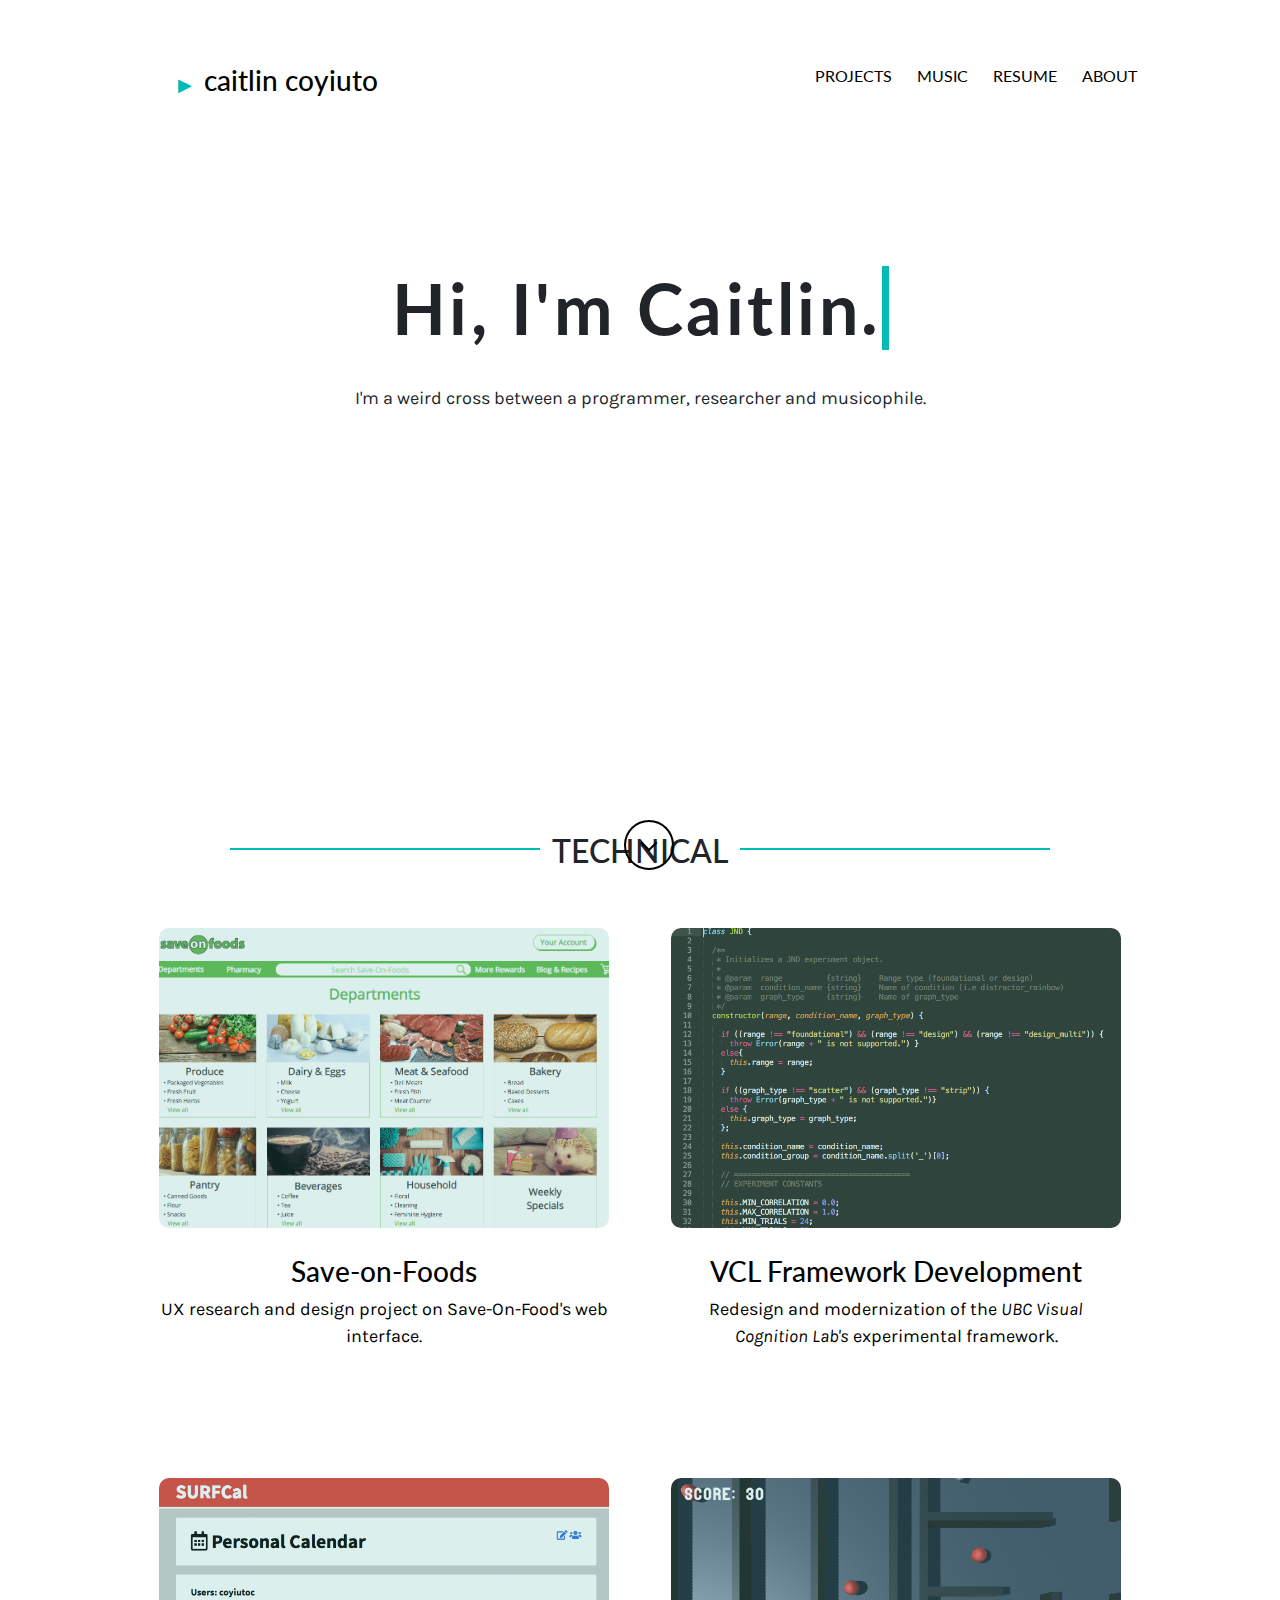
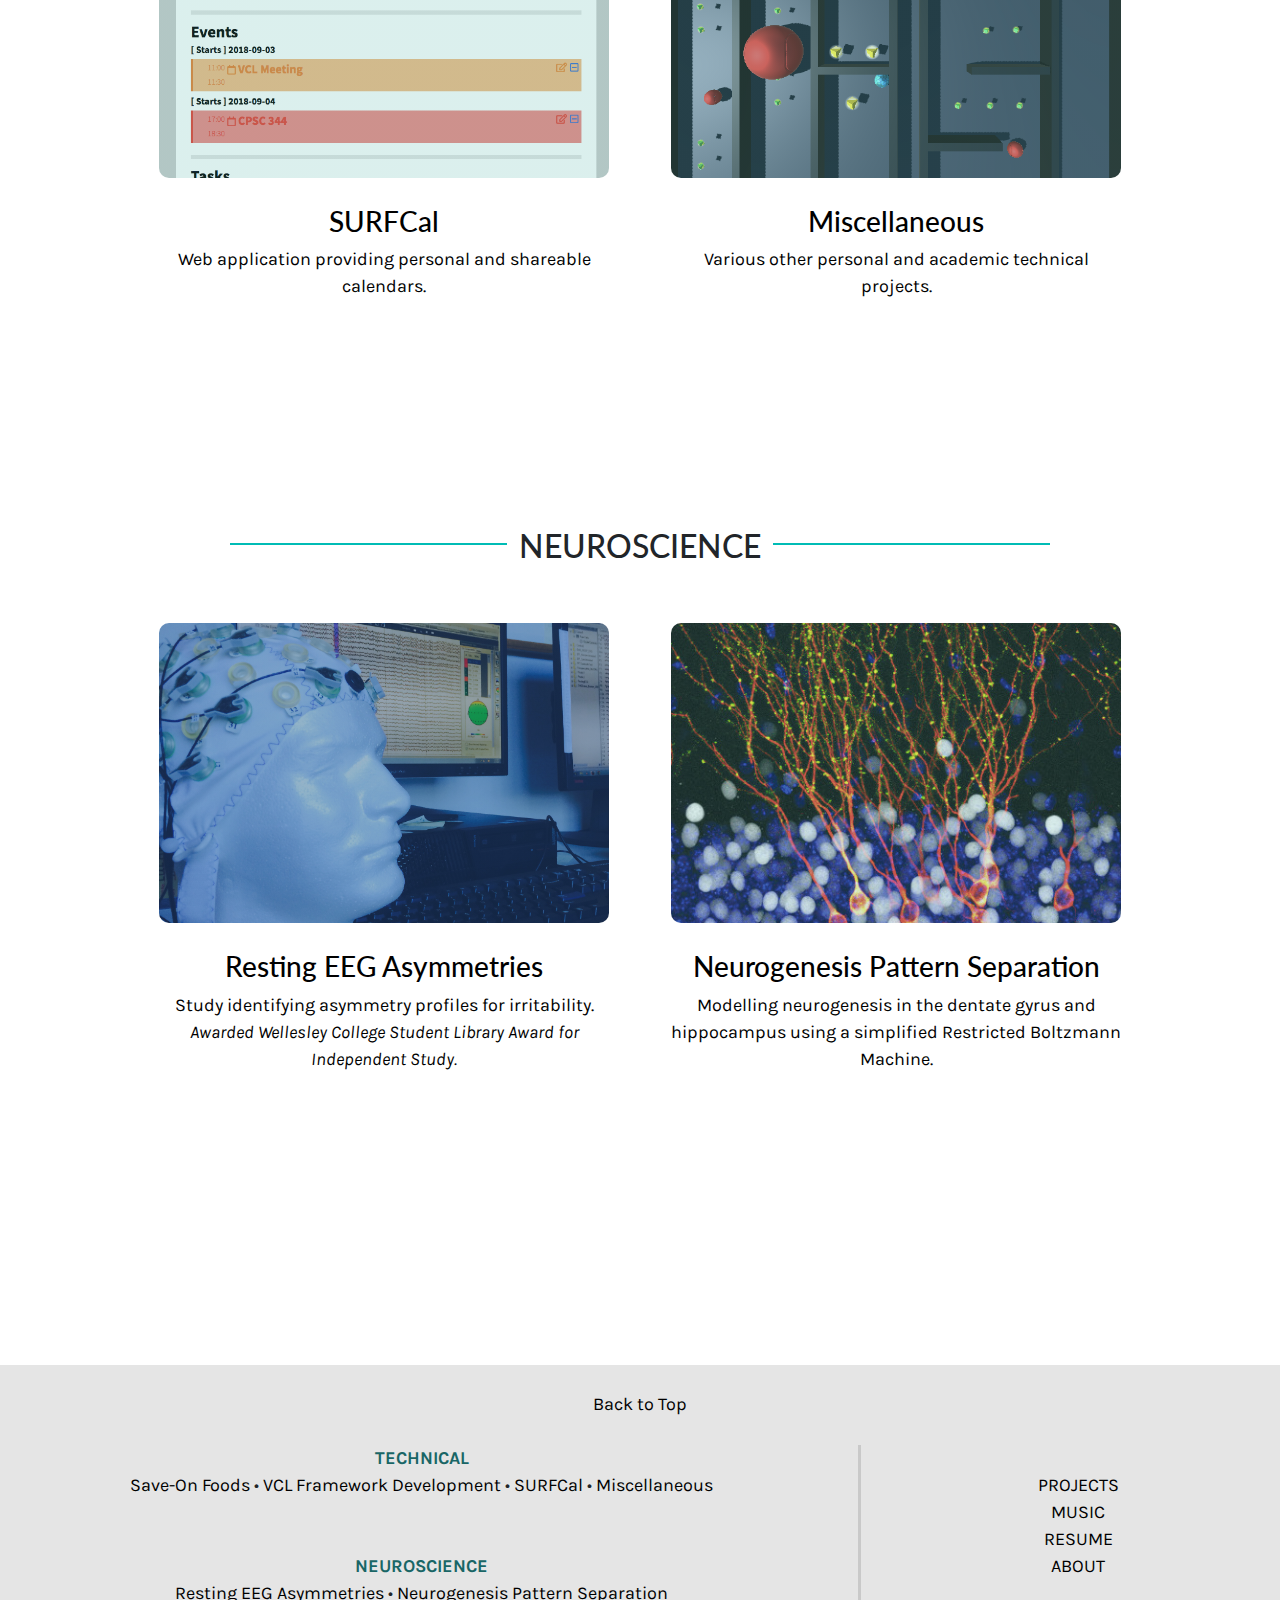
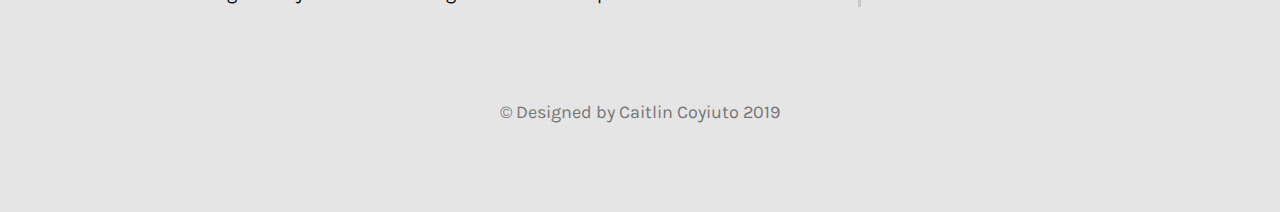
==== index.html @ 552c2b67 "Date update." ====
<!DOCTYPE html>
<html>
<meta charset="UTF-8">
<meta name="viewport" content="width=device-width, initial-scale=1">

<head>

	<link rel="icon" href="imgs/CC.jpg">

	<title>Caitlin Coyiuto</title>

	<!-- Fonts -->
	<link rel="stylesheet" href="https://fonts.googleapis.com/css?family=Lato">
	<link rel="stylesheet" href="https://fonts.googleapis.com/css?family=Roboto">
	<link rel="stylesheet" href="https://fonts.googleapis.com/css?family=Karla">
	<link rel="stylesheet" href="https://fonts.googleapis.com/css?family=Lora">
	<link rel="stylesheet" href="https://fonts.googleapis.com/css?family=Merriweather">
	
  	<!-- External stylesheets -->
	<link rel="stylesheet" href="https://cdnjs.cloudflare.com/ajax/libs/font-awesome/4.7.0/css/font-awesome.min.css">
	<link rel="stylesheet" href="https://maxcdn.bootstrapcdn.com/bootstrap/4.0.0/css/bootstrap.min.css" integrity="sha384-Gn5384xqQ1aoWXA+058RXPxPg6fy4IWvTNh0E263XmFcJlSAwiGgFAW/dAiS6JXm" crossorigin="anonymous">

	<!-- Local stylesheets -->
	<link href="styles/styles.css" rel="stylesheet" type="text/css"/>

	<script src="jquery-3.3.1.min.js"></script>
	<script src="scripts.js"></script>
</head>

<body>

	<div id = "nav-bottom">
		<ul>
			<div class = "li-container">
		  		<li style = "float: left"><a class = "scroll-button" href="index.html"><h3><font size = "4.5px" color = "#00bcb5">&#9654 </font>&nbsp;caitlin coyiuto</h3></a></li>
		  	</div>
		  	<div class = "li-container">
		  		<li style = "float: right"><a href="about.html">ABOUT</a></li>
		  	</div>
		  	<div class = "li-container">
		  		<li style = "float: right"><a href="papers/resume.pdf" target="_blank">RESUME</a></li>
		  	</div>
		  	<div class = "li-container">
		  		<li style = "float: right"><a href="music.html">MUSIC</a></li>
		  	</div>
		  	<div class = "li-container">
		  		<li style = "float: right"><a class = "scroll-button" href="index.html#projects-top">PROJECTS</a></li>
		  	</div>
		</ul>
	</div>

	<div class = "intro-block">
	
		<center>	

		<div class = "typewriter"> 
			<div class = "typewriter-container">
				<h1>Hi, I'm Caitlin.</h1>
			</div>
		</div>

		<br>
		I'm a weird cross between a programmer, researcher and musicophile.
		</center>

		<div class = "scroll-button">
			<a href="#" class="scroll-down" address="true"></a>
		</div>
	</div>
	

	<div id = "projects" class = "project-container">
		<div class = "container">

			<div id = "projects-top" class = "row">
				<div class="col-xs-12 col-md-12">
					<div class = "project-header">
						<h2 class = "no-span"> TECHNICAL </h2>
					</div>
				</div>
			</div>

			<div class = "row">
				<div class="col-xs-6 col-md-6">
					<a href = "saveon.html#anchor-top">
						<div class = "project-block">
							<!-- <div id = "save-on-block"  class = "project-image-container">
								<img class = "project-image" src = "imgs/grocery.png"></img>
							</div> -->
							<div class = "save-on-block"></div>
							<br>
							<h3>Save-on-Foods</h3>
							<div class = "project-container-text">
								UX research and design project on Save-On-Food's web interface.
							</div>
						</div>
					</a>
				</div>

				<div class="col-xs-6 col-md-6">
					<a href = "vcl.html#anchor-top">
						<div class = "project-block">
							<!-- <div id = "vcl-block" class = "project-image-container">
								<img class = "project-image" src = "imgs/vcl_eye.png"></img>
							</div> -->
							<div class = "vcl-block"></div>
							<br>
							<h3>VCL Framework Development</h3>
							<div class = "project-container-text">
								Redesign and modernization of the <i>UBC Visual Cognition Lab's</i> experimental
								framework.
							</div>
						</div>
					</a>
				</div>
			</div>

			<div class = "row">

				<div class="col-xs-6 col-md-6">
					<a href = "surfcal.html#anchor-top">
						<div class = "project-block">
							<!-- <div id = "surfcal-block" class = "project-image-container">
								<img class = "project-image" src = "imgs/calendar.png"></img>
							</div> -->
							<div class = "surfcal-block"></div>
							<br>
							<h3>SURFCal</h3>
							<div class = "project-container-text">
								Web application providing personal and shareable calendars.
							</div>
						</div>
					</a>
				</div>

				<div class="col-xs-6 col-md-6">
					<a href = "misc.html#anchor-top">
						<div class = "project-block">
							<!-- <div id = "misc-block" class = "project-image-container">
								<img class = "project-image" src = "imgs/laptop.png"></img>
							</div> -->
							<div class = "misc-block"></div>
							<br>
							<h3>Miscellaneous</h3>
							<div class = "project-container-text">
								Various other personal and academic technical projects.
							</div>
						</div>
					</a>
				</div>
			</div>

		</div>

		<div class = "container">

			<div class = "row">
				<div class="col-xs-12 col-md-12">
					<div class = "project-header">
						<h2 class = "no-span"> NEUROSCIENCE </h2>
					</div>
				</div>
			</div>

			<div class = "row">
				<div class="col-xs-6 col-md-6">
					<a href = "eeg.html#anchor-top">
						<div class = "project-block">
							<!-- <div id = "eeg-block" class = "project-image-container">
								<img class = "project-image" src = "imgs/eeg.png"></img>
							</div> -->
							<div class = "eeg-block"></div>
							<br>
							<h3>Resting EEG Asymmetries</h3>
							<div class = "project-container-text">
								Study identifying asymmetry profiles for irritability.
								<i>Awarded Wellesley College Student Library Award for Independent Study.</i>
							</div> 
						</div>
					</a>
				</div>

				<div class="col-xs-6 col-md-6">
					<a href = "neurogen.html#anchor-top">
						<div class = "project-block">
							<!-- <div id = "pattern-sep-block" class = "project-image-container">
								<img class = "project-image" src = "imgs/patternsep.png"></img>
							</div> -->
							<div class = "neurogen-block"></div>
							<br>
							<h3>Neurogenesis Pattern Separation</h3>
							<div class = "project-container-text">
								Modelling neurogenesis in the dentate gyrus and hippocampus using 
								a simplified Restricted Boltzmann Machine.
							</div>
						</div>
					</a>
				</div>
			</div>

		</div>
	</div>

	<div class = "footer-nav">
		<div class = "container">
			
			<div style = "text-align: center">
					<a href="#top">
						<div class = "footer-nav-link">Back to Top</div>
					</a>
				</div>
			</div>
			<br>
			<div class = "row">
				<div class="col-xs-8 col-md-8">
					<font color = "#196666"><b>TECHNICAL</b></font> 
					<br>
						<a href="saveon.html#anchor-top">
							<div class = "footer-nav-link">Save-On Foods</div>
						</a>
						<span>&#8226;</span>
						<a href="vcl.html#anchor-top">
							<div class = "footer-nav-link">VCL Framework Development</div>
						</a> 
						<span>&#8226;</span>
						<a href="surfcal.html#anchor-top">
							<div class = "footer-nav-link">SURFCal</div>
						</a>
						<span>&#8226;</span>
						<a href="misc.html#anchor-top">
							<div class = "footer-nav-link">Miscellaneous</div>
						</a>
					<br>
					<br>
					<br>
					<font color = "#196666"><b>NEUROSCIENCE</b></font> 
					<br>
						<a href="eeg.html#anchor-top">
							<div class = "footer-nav-link">Resting EEG Asymmetries</div>
						</a>  
						<span>&#8226;</span>
						<a href="neurogen.html#anchor-top">
							<div class = "footer-nav-link">Neurogenesis Pattern Separation</div>
						</a>
				</div>
				<div style = "border-left: 3px solid #c9c9c9;" class="col-xs-4 col-md-4">
					<br>
					<a href="index.html#projects-top">
						<div class = "footer-nav-link">PROJECTS</div>
					</a>
					<br>
					<a href="music.html">
						<div class = "footer-nav-link">MUSIC</div>
					</a>
					<br>
					<a href="papers/resume.pdf" target="_blank">
						<div class = "footer-nav-link">RESUME</div>
					</a>
					<br>
					<a href="about.html#about-top">
						<div class = "footer-nav-link">ABOUT</div>
					</a>
				</div>
			</div>
		</div>
	</div>
	<div class = "footer">
		<div id = "footer-block">
			© Designed by Caitlin Coyiuto 2019
		</div>	
	</div> 
</body>

<script>document.body.className += ' fade-out';</script>

</html>
---- styles/styles.css ----
.centered {
    position: absolute;
    top: 50%;
    left: 50%;
    transform: translate(-50%, -50%);
}

a {
    color: black;
    text-decoration: none !important
}

a: hover {
    color: #4cb3a9 !important;
    text-decoration: none !important;
    transition: 0.3s;
}

body {
    font-family: "Karla", serif;
    margin: 0;
    background-color: #ffffff;
    font-size: 18px;
    opacity: 1;
    transition: 1.5s opacity;
}

body.fade-out {
    opacity: 0;
    transition: none;
}

h1 {
    font-family: "Lato", sans-serif;
    font-weight: bold;
    font-size: 70px;
    font-style: normal;
    margin-bottom: 0;
    letter-spacing: .05em
    /*display: in;*/
}

h2 {
    font-family: "Lato", sans-serif;
    font-weight: medium;
    font-style: normal;
}

h3 {
    font-family: "Lato", sans-serif;
    font-weight: medium;
    font-style: normal;
}

h4 {
    font-family: "Lato", sans-serif;
    font-weight: medium;
    font-style: normal;
    font-size: 50px;
}

h5 {
    font-family: "Lato", sans-serif;
    font-weight: medium;
    font-style: normal;
    font-size: 25px;
}

ul {
    list-style-type: none;
    margin: 0;
    overflow: hidden;
    position: relative;
}

.divider{
     margin-top:1%;
     margin-bottom:2%;
     height:10px;
     width:100%;
     border-bottom:4px solid #00bcb5;
}

.divider-light{
     margin-top:1%;
     margin-bottom:3%;
     height:10px;
     width:100%;
     border-bottom:4px solid #d2dedf;
}


/********* Navigation *********/

#nav {
    margin-top: 5%;
    margin-left: 10%;
    margin-right: 10%;
    /*adding-right: 10%;*/
    background-color: #ffffff;
}

#nav-bottom {
    margin-top: 5%;
    margin-right: 10%;
    margin-left: 10%;
    padding-bottom: 3%;
    /*padding-right: 10%;*/
}

/********* Carousel *********/

.carousel-item img {
  margin: auto;
  display: block;
  width: auto;
  height: 70vh;
  max-height: 70vh;
  border: 1px solid #808080;
  border-radius: 10px;
  transition: 0.3s;
  }

.carousel-item img:hover {
  border: 5px solid #4cb3a9;
  transition: 0.3s;
}

.carousel-control-prev-icon,
.carousel-control-next-icon {
  height: 100px;
  width: 100px;
  background-size: 100%, 100%;
  border-radius: 50%;
  background-image: none;
}

.carousel-indicators li {
  background-color: rgba(0, 0, 0, 0.5);
  width: 10px;
  height: 10px;
  border-radius: 100%;
}

.carousel-indicators .active {
  background-color: #4cb3a9;
}

.carousel-indicators {
    bottom: -40px;
}

.carousel-control-next-icon:after
{
  content: '>';
  font-size: 55px;
  color: black;
}

.carousel-control-prev-icon:after {
  content: '<';
  font-size: 55px;
  color: black;
}

/********* Containers *********/

h2.no-span {
    display: table;
    white-space: nowrap;
}

h2.no-span:after {
    border-top: 2px solid #00bcb5;
    content: '';
    display: table-cell;
    position: relative;
    top: 0.5em;
    width: 45%;
    left: 1.5%;
}

h2.no-span:before {
    border-top: 2px solid #00bcb5;
    content: '';
    display: table-cell;
    position: relative;
    top: 0.5em;
    width: 45%;
    right: 1.5%;
}

.content-block-no-bottom {
  padding-left: 15%;
  padding-top: 10%;
  padding-right: 15%;
  justify-content: center;
}

.content-block {
    padding-left: 15%;
    padding-top: 10%;
    padding-right: 15%;
    padding-bottom: 15%;
    justify-content: center;
    /*padding-left: 10%;*/
    /*background-color: red;*/
}

.content-block-less-padding {
    padding-left: 15%;
    padding-top: 5%;
    padding-right: 15%;
    padding-bottom: 15%;
    justify-content: center;
}

.intro-block {
    padding-left: 10%;
    padding-top: 9%;
    padding-right: 10%;
    padding-bottom: 10%;
    display: block;
}

.project-block {
    color: black;
    display: block;
    margin-left:auto;
    margin-right:auto;
    height: 550px;
    width: 450px;
    border-radius: 10px;
    text-align: center;
    transition: transform .4s;

}

.project-block:hover {
    color: black;
    transform: scale(1.08); /* (150% zoom - Note: if the zoom is too large, it will go outside of the viewport) */
}

.project-container {
    padding-left: 10%;
    padding-top: 15%;
    padding-right: 10%;
    padding-bottom: 15%;
    justify-content: center;
}

.save-on-block {
  width: 450px;
  height: 300px;
  border-radius: 10px;
  background:linear-gradient(90deg,rgba(75, 177, 166, 0.2),rgba(75, 177, 166, 0.2)),url(../imgs/saveon_medfi.png);
  background-size:cover;
  background-position: center;
}

.vcl-block {
  width: 450px;
  height: 300px;
  border-radius: 10px;
  background:linear-gradient(90deg,rgba(75, 177, 166, 0.2),rgba(75, 177, 166, 0.2)),url(../imgs/vcl_code_no_bg.png);
  background-size:cover;
  /*background-position: center;*/
}

.surfcal-block {
  width: 450px;
  height: 300px;
  border-radius: 10px;
  background:linear-gradient(90deg,rgba(75, 177, 166, 0.2),rgba(75, 177, 166, 0.2)),url(../imgs/surfcal.png);
  background-size:cover;
  /*background-position: center;*/
}

.misc-block {
  width: 450px;
  height: 300px;
  border-radius: 10px;
  background:linear-gradient(90deg,rgba(75, 177, 166, 0.2),rgba(75, 177, 166, 0.2)),url(../imgs/rollerball.png);
  background-size:cover;
  /*background-position: center;*/
}

.eeg-block {
  width: 450px;
  height: 300px;
  border-radius: 10px;
  background:linear-gradient(90deg,rgba(75, 177, 166, 0.2),rgba(75, 177, 166, 0.2)),url(../imgs/madlab.jpg);
  background-size:cover;
  /*background-position: center;*/
}

.neurogen-block {
  width: 450px;
  height: 300px;
  border-radius: 10px;
  background:linear-gradient(90deg,rgba(75, 177, 166, 0.2),rgba(75, 177, 166, 0.2)),url(../imgs/neurogenesis_small.png);
  background-size:cover;
  background-position: center;
}

.project-page-image-container {
    width: 300px;
    height: auto;
    border-radius: 10px;
    object-fit: fill;
    position: relative;
}

.project-image {
    top: 50%;
    max-width: 100%; 
    max-height: 100%;
}

.project-header {
    padding-left: 10%;
    padding-right: 10%;
    padding-top: 10%;
    padding-bottom: 5%;
}

.project-header-block {
    position: relative; 
    text-align: center; 
    color: white; 
    width:100%;
    height:50vh;
}

.project-link {
    text-align: center;
    background-color: rgb(0,0,0,0.1);
}

.project-link:hover {
    color: #4cb3a9;
    transition: 0.3s;
}

p.github-link a:link {
    color: #000000;
    text-align: right;
    float: right; 
    width: 13%;
}

p.github-link a:hover {
    color: #4cb3a9;
    transition: 0.3s;
}

.footer-nav-link {
    display: inline;
    text-align: center;
}

.footer-nav-link:hover{
    color: #4cb3a9;
    transition: 0.3s;
}


#eeg-block {
    background-color: #fda481;
}

#pattern-sep-block {
    background-color: #95d0ce;
}

#misc-block {
    background-color: #ffcecc;
}

#save-on-block {
    background-color: #645361;
}

#surfcal-block {
    background-color: #b6c399;
}

#vcl-block {
    background-color: #f2f2f2;
}

/********* Typewriter Effect *********/

.typewriter-container {
    display:inline-block;
}

.typewriter h1 {
  overflow: hidden; /* Ensures the content is not revealed until the animation */
  border-right: .10em solid #00bcb5; /* The typwriter cursor */
  white-space: nowrap; /* Keeps the content on a single line */
  margin: 0 auto; /* Gives that scrolling effect as the typing happens */
  letter-spacing: .05em; /* Adjust as needed */
  animation: 
    typing 1.2s steps(40, end),
    blink-caret .75s step-end infinite;
}

/* The typing effect */
@keyframes typing {
  from { width: 0 }
  to { width: 100% }
}

/* The typewriter cursor effect */
@keyframes blink-caret {
  from, to { border-color: transparent }
  50% { border-color: #00bcb5; }
}

/********* Links *********/

li > a {
    color: black;
    display: block;
    font-family: "Lato", sans-serif;
    font-weight: medium;
    font-style: normal;
    margin-left: 10px;
    margin-right: 15px;
    text-align: center;
    text-decoration: none;
    font-size: 16px;
    position: relative;
    text-decoration: none;
    padding-bottom: 7px;*/
}

li > a:hover, a:focus {
  text-decoration: none;
  color: black;
  transition: 0.5s;
}

li > a:before {
  content: "";
  position: absolute;
  width: 100%;
  height: 3px;
  bottom: 0;
  left: 0;
  background-color: #00bcb5;
  visibility: hidden;
  -webkit-transform: scaleX(0);
  transform: scaleX(0);
  -webkit-transition: all 0.3s ease-in-out 0s;
  transition: all 0.3s ease-in-out 0s;
}

li > a:hover:before {
  visibility: visible;
  -webkit-transform: scaleX(1);
  transform: scaleX(1);
}

/********* Scroll Button *********/

.scroll-button {
    /*height: 10vh;*/
    display:block;
}

.scroll-down {
  opacity: 1;
  -webkit-transition: all .5s ease-in 3s;
  transition: all .5s ease-in 3s;
}

.scroll-down {
  position: absolute;
  bottom: 30px;
  left: 50%;
  margin-left: -16px;
  display: block;
  width: 50px;
  height: 50px;
  border: 2px solid black;
  background-size: 14px auto;
  border-radius: 50%;
  z-index: 2;
  -webkit-animation: bounce 2s infinite 2s;
  animation: bounce 2s infinite 2s;
  -webkit-transition: all .2s ease-in;
  transition: all .2s ease-in;
  transform: scale(1)
}

.scroll-down:before {
    position: absolute;
    top: calc(50% - 8px);
    left: calc(50% - 6px);
    transform: rotate(-45deg);
    display: block;
    width: 12px;
    height: 12px;
    content: "";
    border: 2px solid black;
    border-width: 0px 0 2px 2px;
}

@keyframes bounce {
  0%,
  100%,
  20%,
  50%,
  80% {
    -webkit-transform: translateY(0);
    -ms-transform: translateY(0);
    transform: translateY(0);
  }
  40% {
    -webkit-transform: translateY(-20px);
    -ms-transform: translateY(-20px);
    transform: translateY(-20px);
  }
  60% {
    -webkit-transform: translateY(-10px);
    -ms-transform: translateY(-10px);
    transform: translateY(-10px);
  }
}

/********* Footer *********/

.footer-nav {
   text-align: center;
   display: block;
   height: auto;
   width: 100%;
   padding-top: 2%;
   padding-bottom: 6%;
   background-color: rgb(0, 0, 0, 0.1);
}

.footer {
   display: block;
   left: 0;
   bottom: 0;
   height: 10vh;
   width: 100%;
   padding-bottom: 10%;
   background-color: rgb(0, 0, 0, 0.1);
}

#footer-block {
    display: block;
    padding-top: 15px;
    margin-left: 10%;
    margin-bottom: 10px;
    margin-right: 10%;
    opacity: 0.5;
    text-align: center;
    color: black;
}
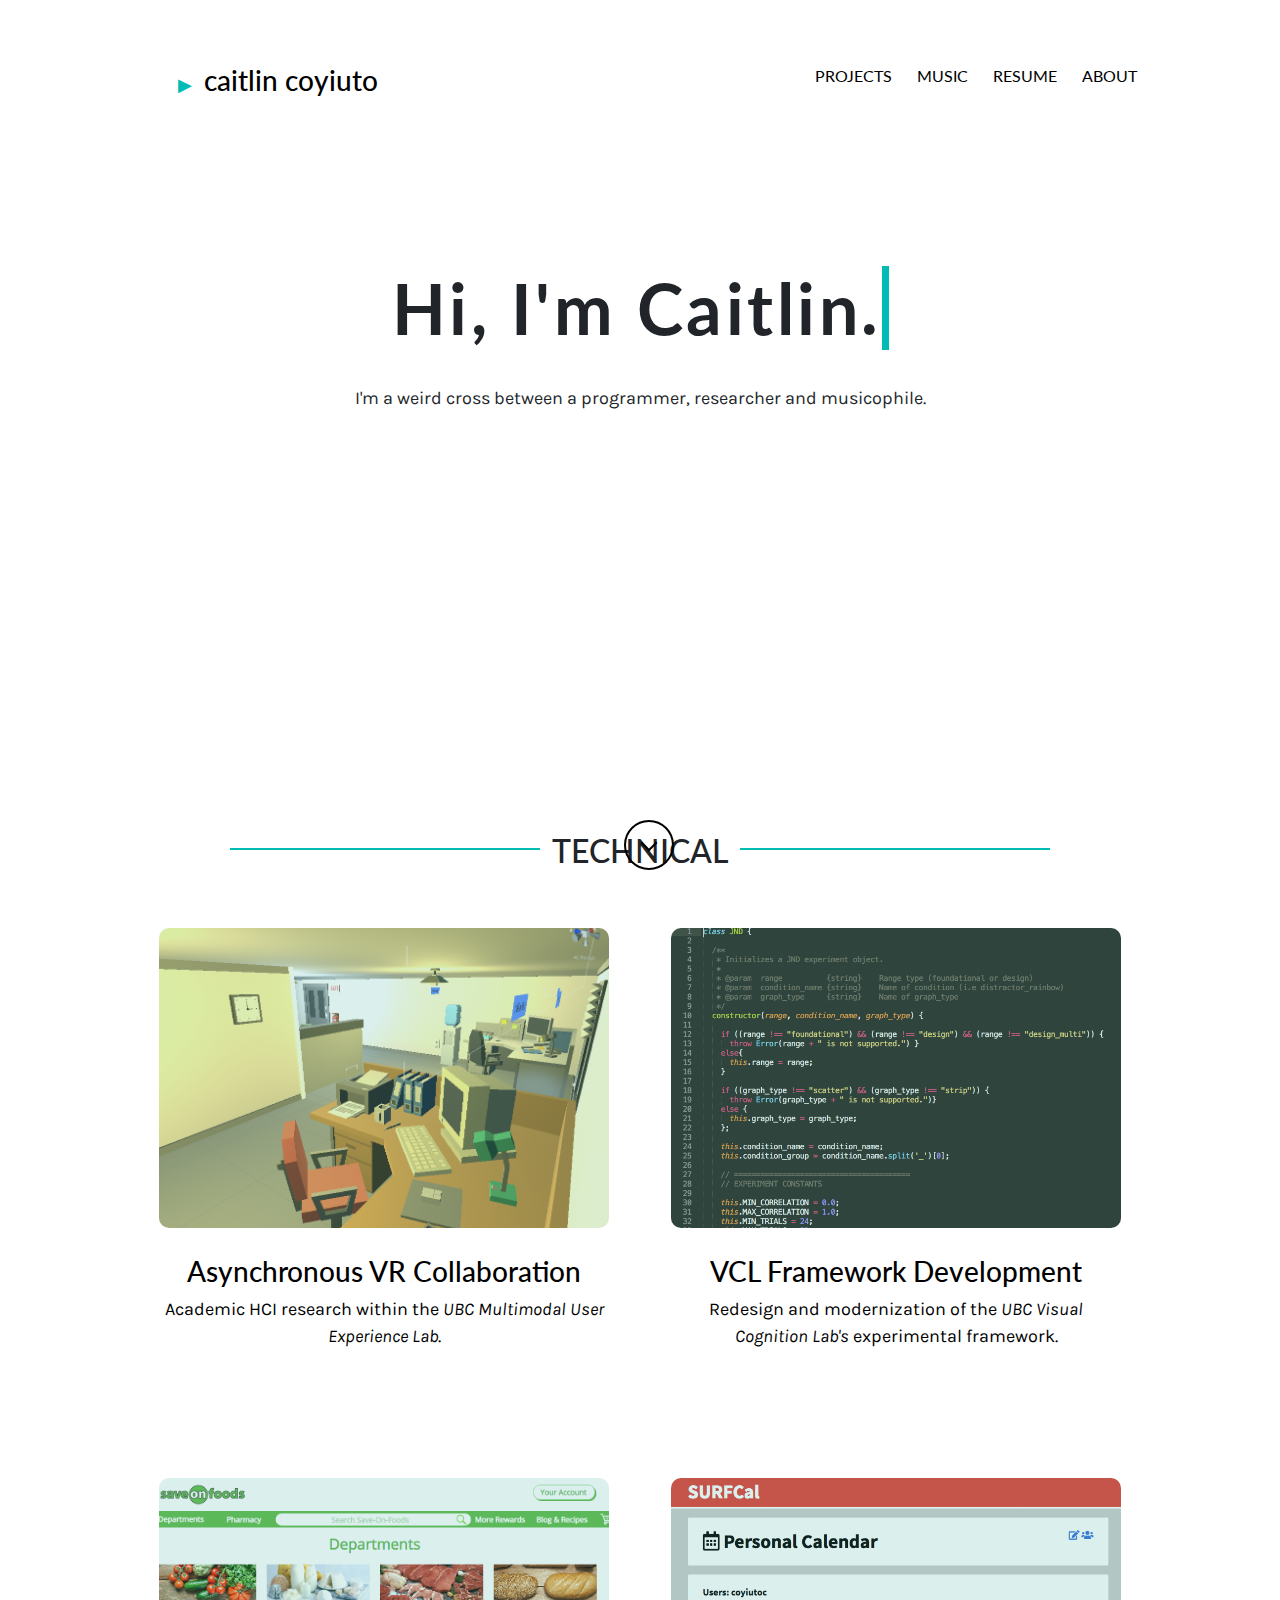
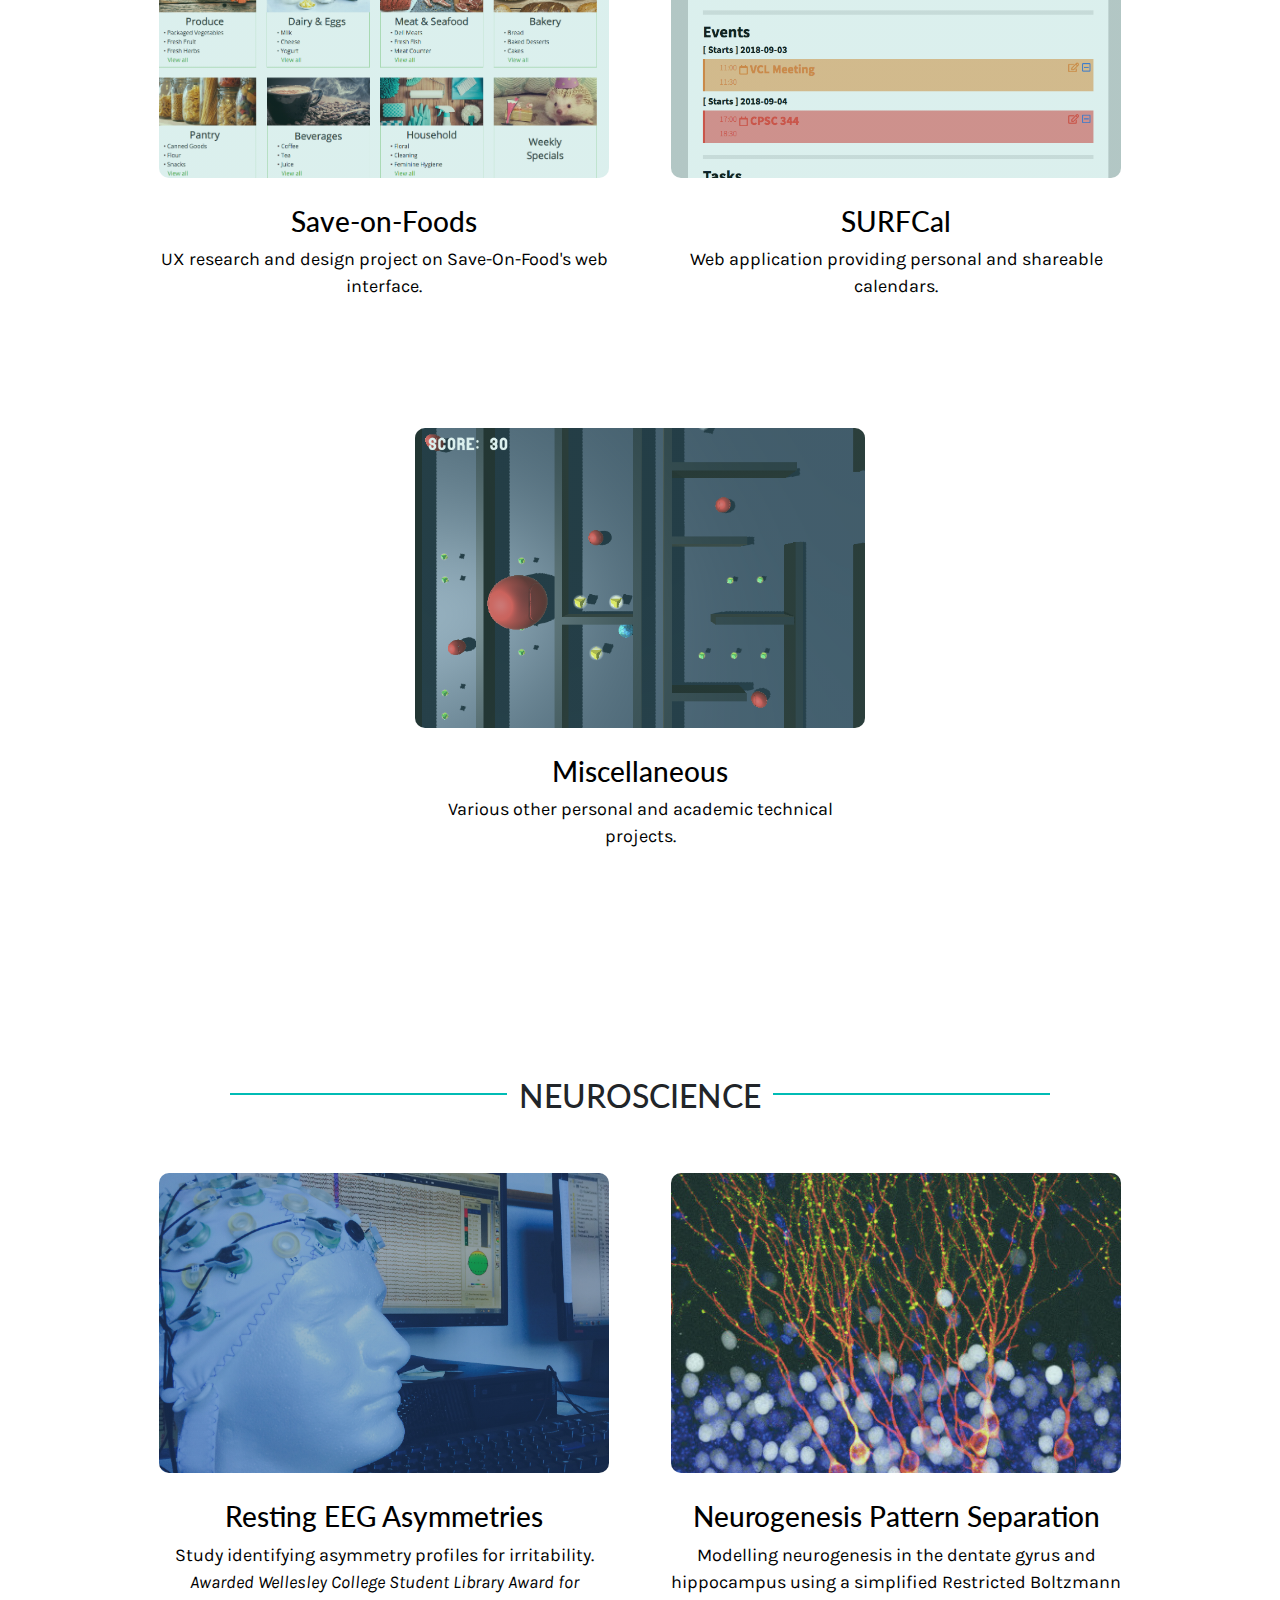
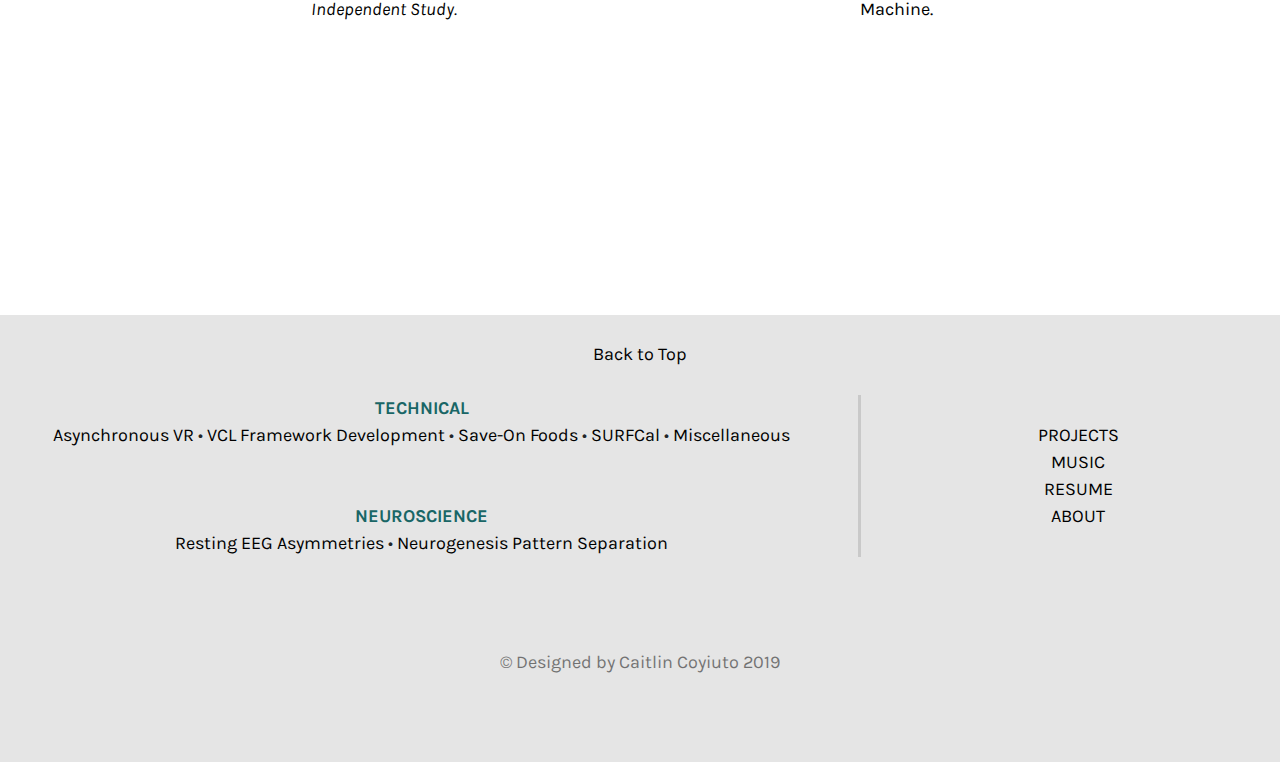
==== commit 44271bb9: "Added VR page." ====
--- a/index.html
+++ b/index.html
@@ -82,16 +82,16 @@
 
 			<div class = "row">
 				<div class="col-xs-6 col-md-6">
-					<a href = "saveon.html#anchor-top">
+					<a href = "asyncvr.html#anchor-top">
 						<div class = "project-block">
 							<!-- <div id = "save-on-block"  class = "project-image-container">
 								<img class = "project-image" src = "imgs/grocery.png"></img>
 							</div> -->
-							<div class = "save-on-block"></div>
-							<br>
-							<h3>Save-on-Foods</h3>
-							<div class = "project-container-text">
-								UX research and design project on Save-On-Food's web interface.
+							<div class = "vr-block"></div>
+							<br>
+							<h3>Asynchronous VR Collaboration</h3>
+							<div class = "project-container-text">
+								Academic HCI research within the <i>UBC Multimodal User Experience Lab</i>.
 							</div>
 						</div>
 					</a>
@@ -116,6 +116,21 @@
 			</div>
 
 			<div class = "row">
+				<div class="col-xs-6 col-md-6">
+					<a href = "saveon.html#anchor-top">
+						<div class = "project-block">
+							<!-- <div id = "save-on-block"  class = "project-image-container">
+								<img class = "project-image" src = "imgs/grocery.png"></img>
+							</div> -->
+							<div class = "save-on-block"></div>
+							<br>
+							<h3>Save-on-Foods</h3>
+							<div class = "project-container-text">
+								UX research and design project on Save-On-Food's web interface.
+							</div>
+						</div>
+					</a>
+				</div>
 
 				<div class="col-xs-6 col-md-6">
 					<a href = "surfcal.html#anchor-top">
@@ -132,20 +147,22 @@
 						</div>
 					</a>
 				</div>
-
-				<div class="col-xs-6 col-md-6">
+			</div>
+
+			<div class = "row">
+				<div style = "margin: auto; width: 50%">
 					<a href = "misc.html#anchor-top">
-						<div class = "project-block">
-							<!-- <div id = "misc-block" class = "project-image-container">
-								<img class = "project-image" src = "imgs/laptop.png"></img>
-							</div> -->
-							<div class = "misc-block"></div>
-							<br>
-							<h3>Miscellaneous</h3>
-							<div class = "project-container-text">
-								Various other personal and academic technical projects.
-							</div>
-						</div>
+							<div class = "project-block">
+								<!-- <div id = "misc-block" class = "project-image-container">
+									<img class = "project-image" src = "imgs/laptop.png"></img>
+								</div> -->
+								<div class = "misc-block"></div>
+								<br>
+								<h3>Miscellaneous</h3>
+								<div class = "project-container-text">
+									Various other personal and academic technical projects.
+								</div>
+							</div>
 					</a>
 				</div>
 			</div>
@@ -215,13 +232,17 @@
 				<div class="col-xs-8 col-md-8">
 					<font color = "#196666"><b>TECHNICAL</b></font> 
 					<br>
-						<a href="saveon.html#anchor-top">
-							<div class = "footer-nav-link">Save-On Foods</div>
+						<a href="asyncvr.html#anchor-top">
+							<div class = "footer-nav-link">Asynchronous VR</div>
 						</a>
 						<span>&#8226;</span>
 						<a href="vcl.html#anchor-top">
 							<div class = "footer-nav-link">VCL Framework Development</div>
 						</a> 
+						<span>&#8226;</span>
+						<a href="saveon.html#anchor-top">
+							<div class = "footer-nav-link">Save-On Foods</div>
+						</a>
 						<span>&#8226;</span>
 						<a href="surfcal.html#anchor-top">
 							<div class = "footer-nav-link">SURFCal</div>
--- a/styles/styles.css
+++ b/styles/styles.css
@@ -247,6 +247,15 @@
     padding-right: 10%;
     padding-bottom: 15%;
     justify-content: center;
+}
+
+.vr-block {
+  width: 450px;
+  height: 300px;
+  border-radius: 10px;
+  background:linear-gradient(90deg,rgba(75, 177, 166, 0.2),rgba(75, 177, 166, 0.2)),url(../imgs/async-vr.png);
+  background-size:cover;
+  background-position: center;
 }
 
 .save-on-block {
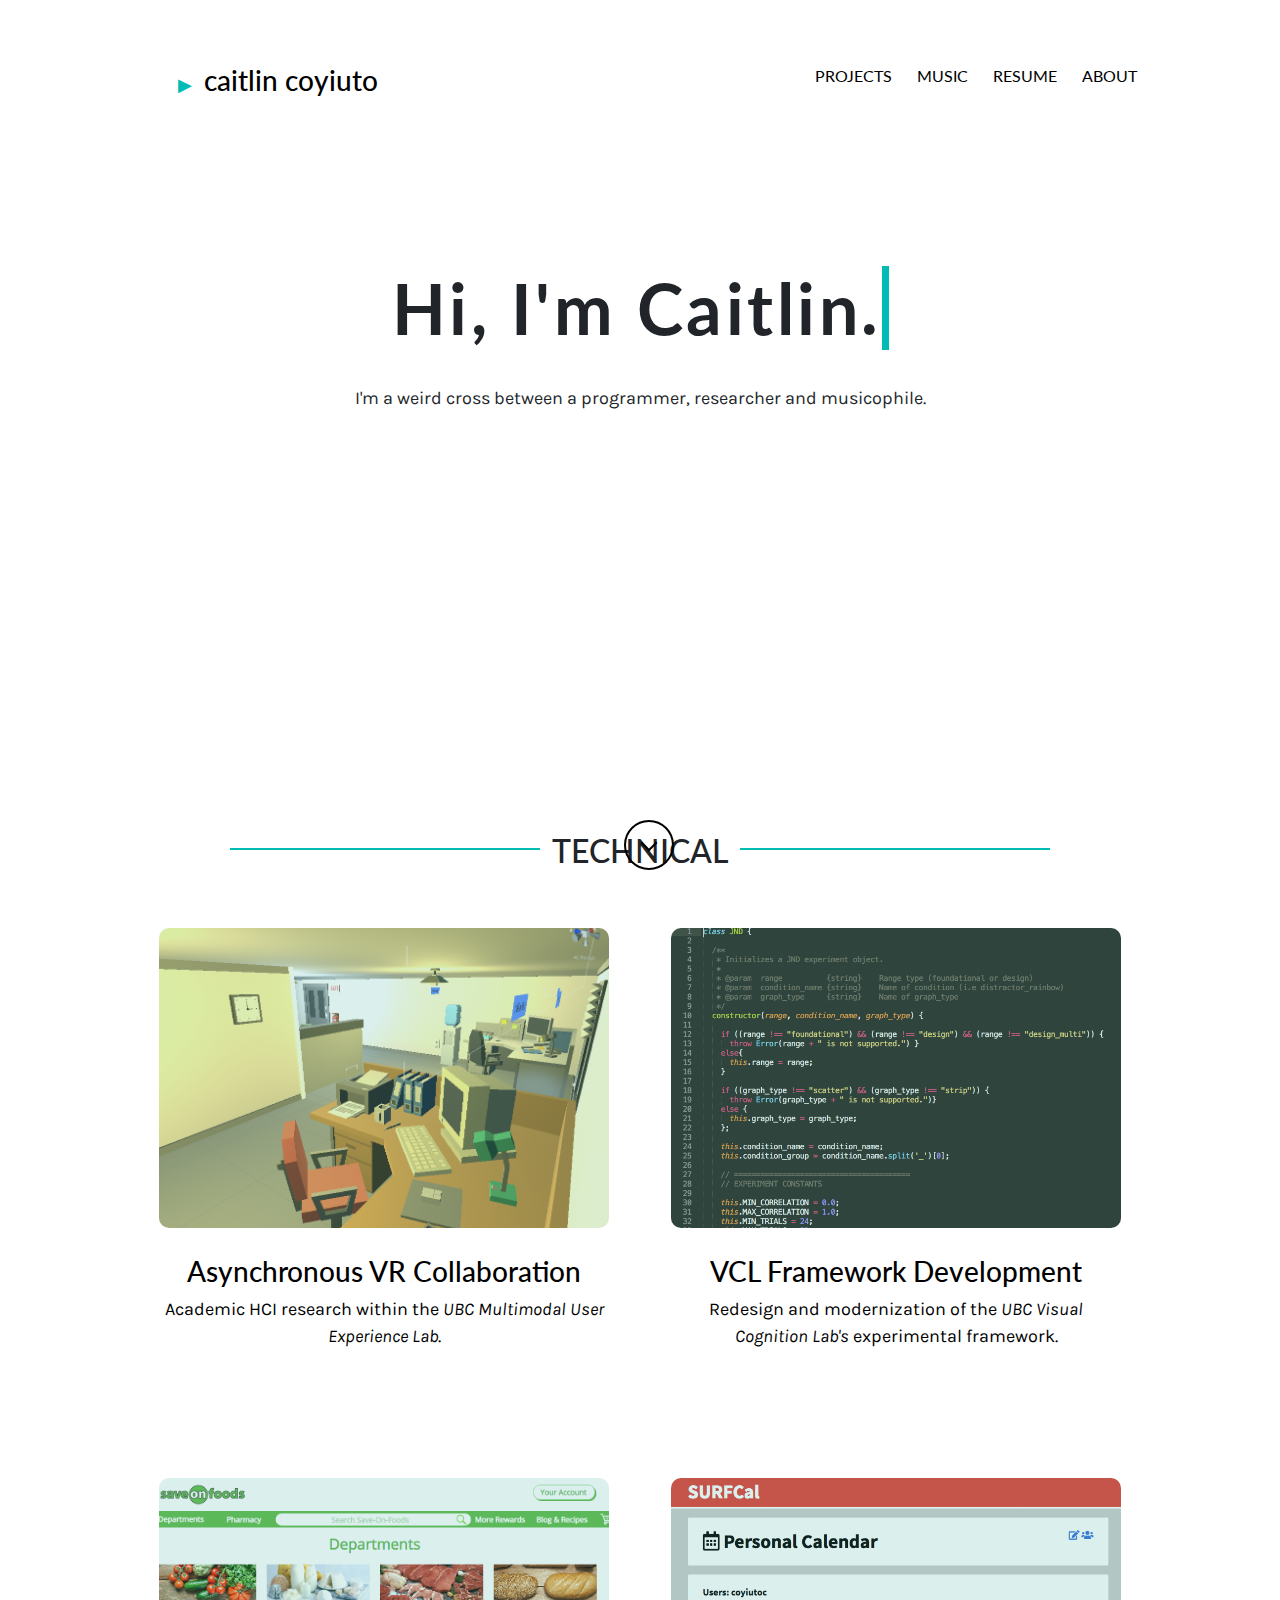
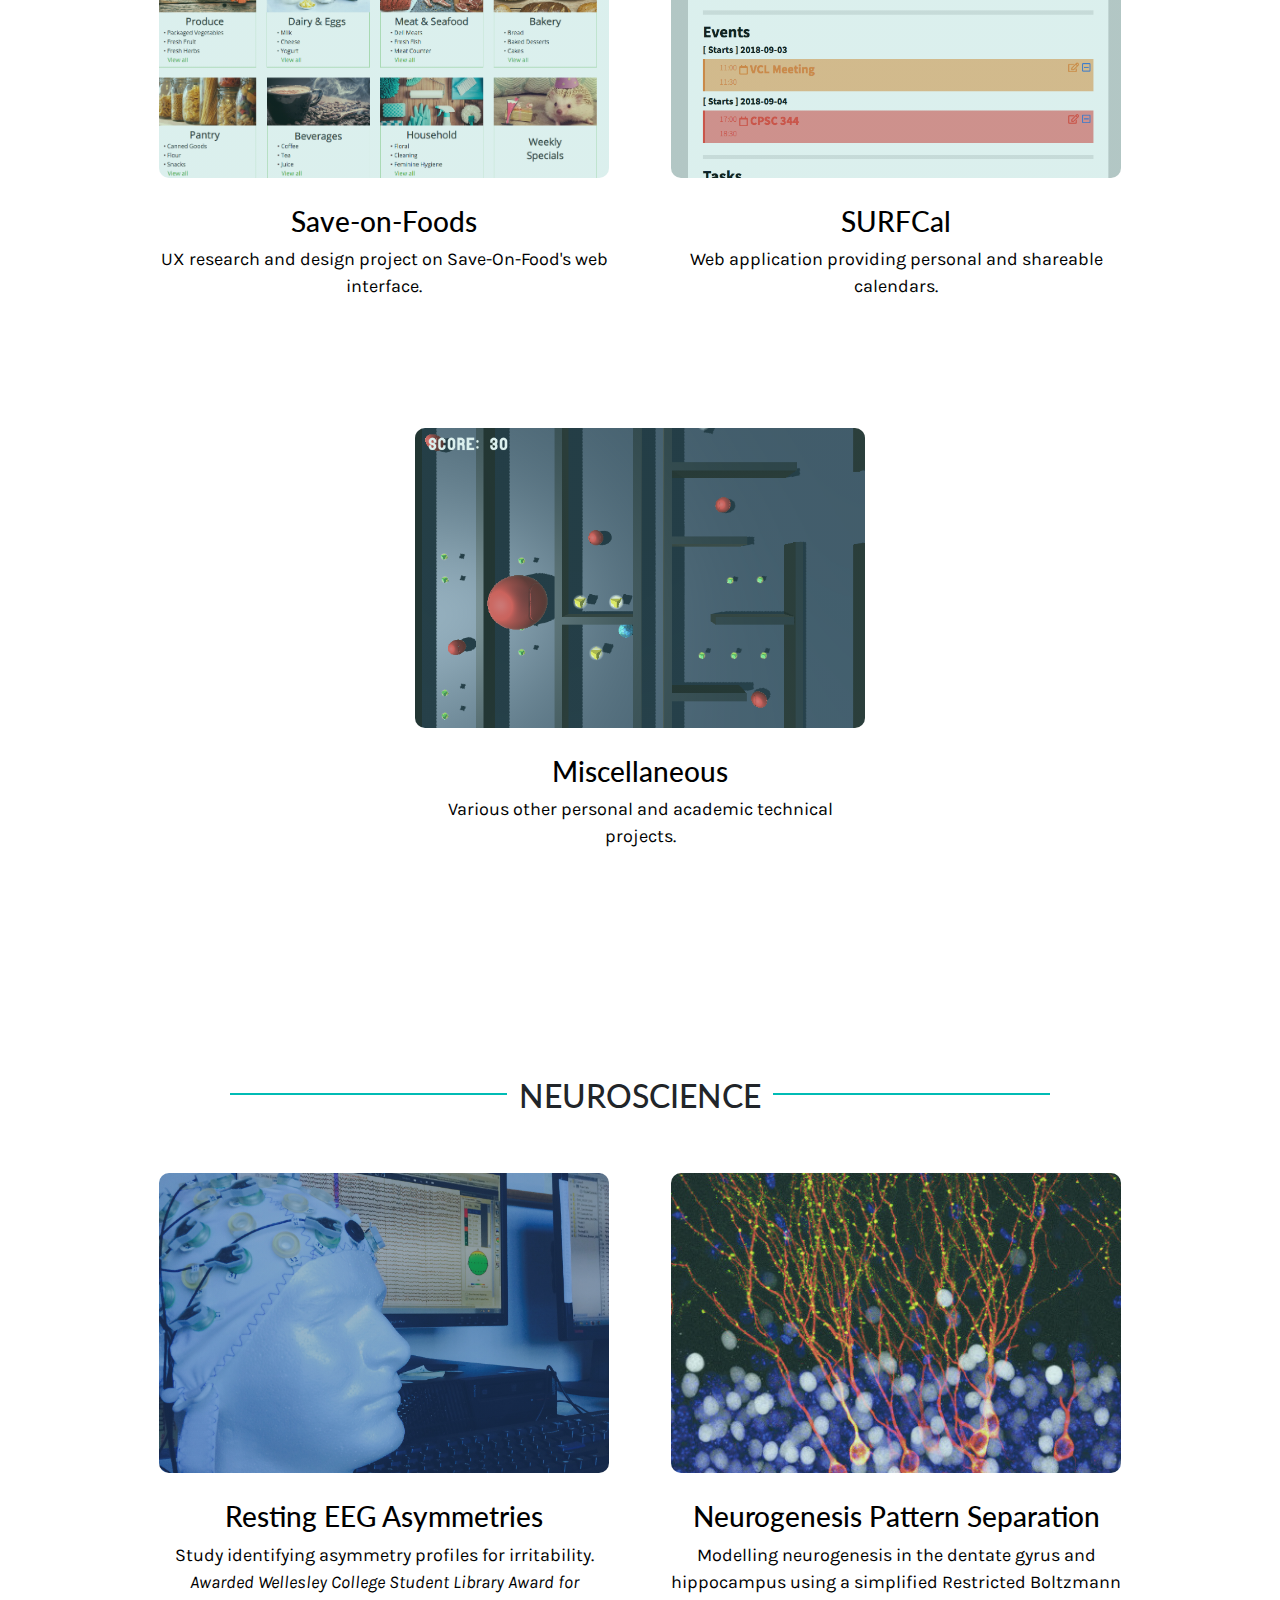
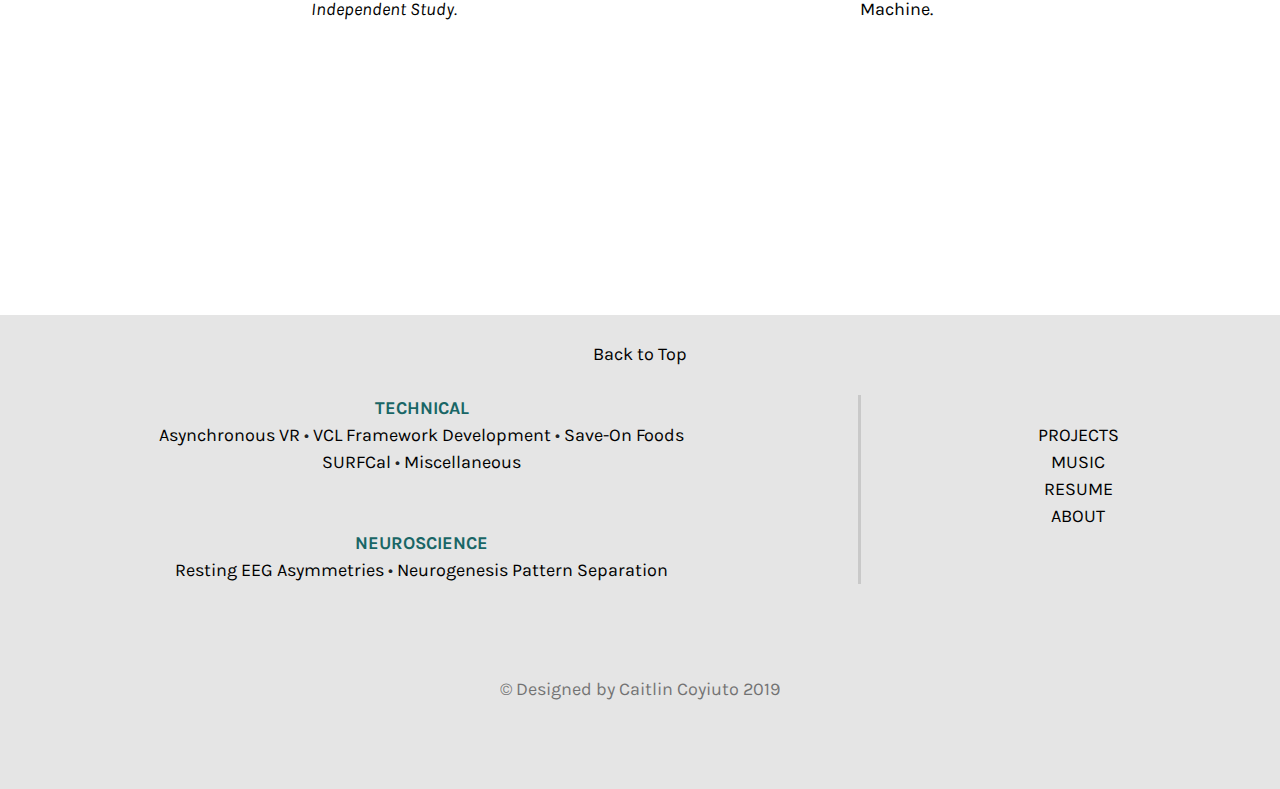
==== commit 42971e22: "Navigation footer edit." ====
--- a/index.html
+++ b/index.html
@@ -243,7 +243,7 @@
 						<a href="saveon.html#anchor-top">
 							<div class = "footer-nav-link">Save-On Foods</div>
 						</a>
-						<span>&#8226;</span>
+						<br>
 						<a href="surfcal.html#anchor-top">
 							<div class = "footer-nav-link">SURFCal</div>
 						</a>
--- a/styles/styles.css
+++ b/styles/styles.css
@@ -258,6 +258,15 @@
   background-position: center;
 }
 
+.vcl-block {
+  width: 450px;
+  height: 300px;
+  border-radius: 10px;
+  background:linear-gradient(90deg,rgba(75, 177, 166, 0.2),rgba(75, 177, 166, 0.2)),url(../imgs/vcl_code_no_bg.png);
+  background-size:cover;
+  /*background-position: center;*/
+}
+
 .save-on-block {
   width: 450px;
   height: 300px;
@@ -265,15 +274,6 @@
   background:linear-gradient(90deg,rgba(75, 177, 166, 0.2),rgba(75, 177, 166, 0.2)),url(../imgs/saveon_medfi.png);
   background-size:cover;
   background-position: center;
-}
-
-.vcl-block {
-  width: 450px;
-  height: 300px;
-  border-radius: 10px;
-  background:linear-gradient(90deg,rgba(75, 177, 166, 0.2),rgba(75, 177, 166, 0.2)),url(../imgs/vcl_code_no_bg.png);
-  background-size:cover;
-  /*background-position: center;*/
 }
 
 .surfcal-block {
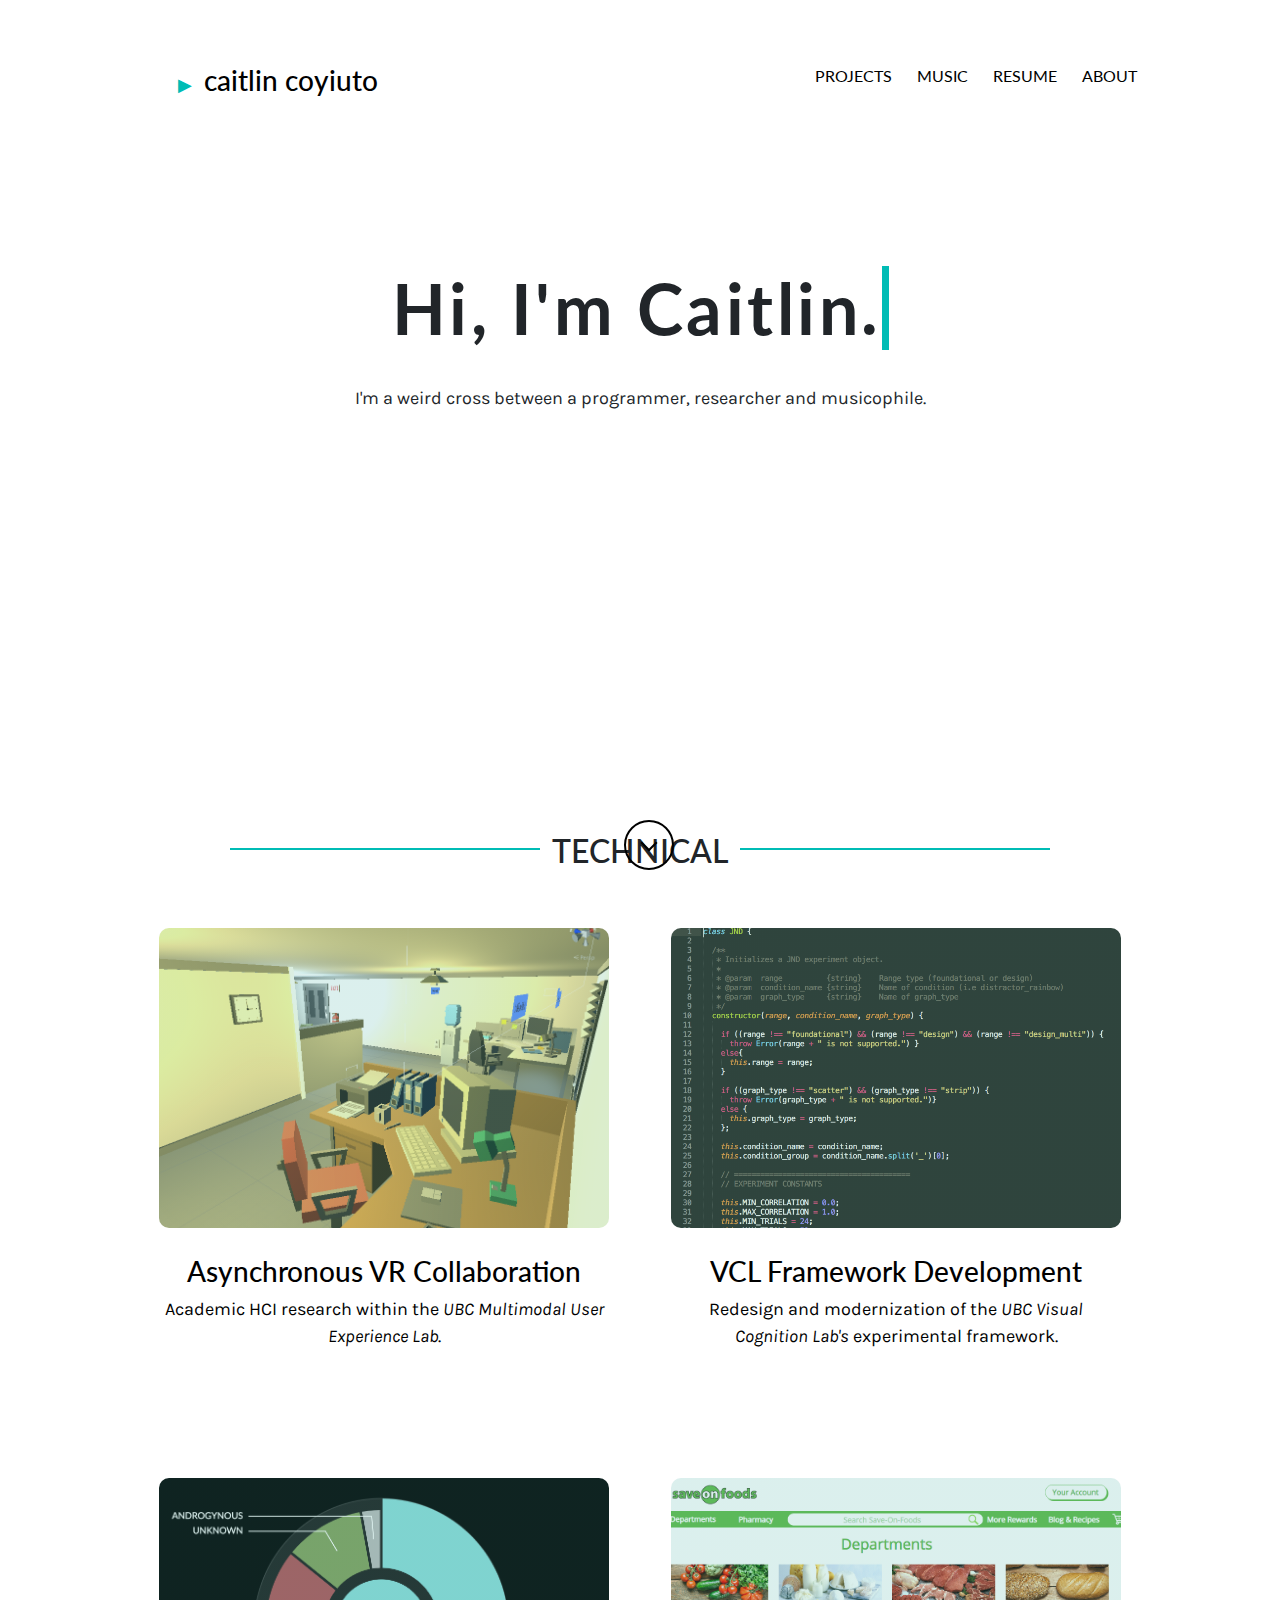
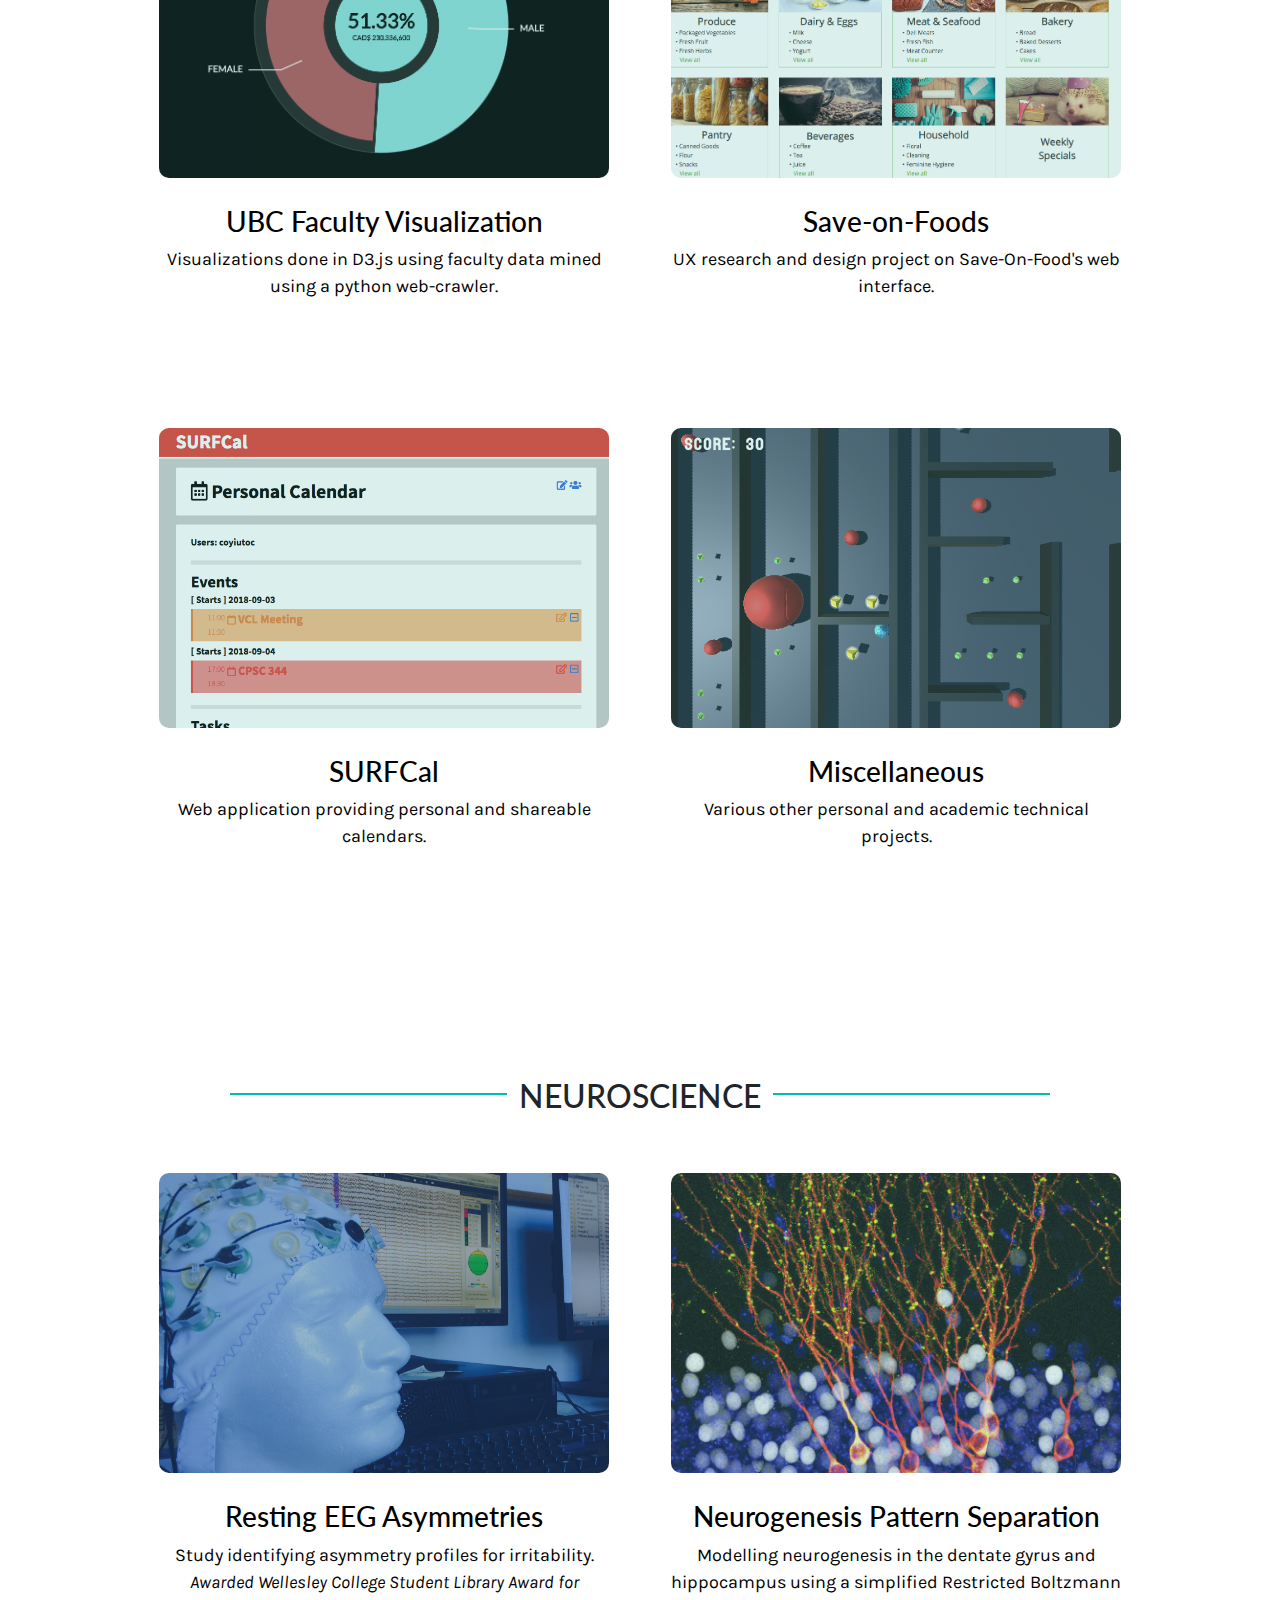
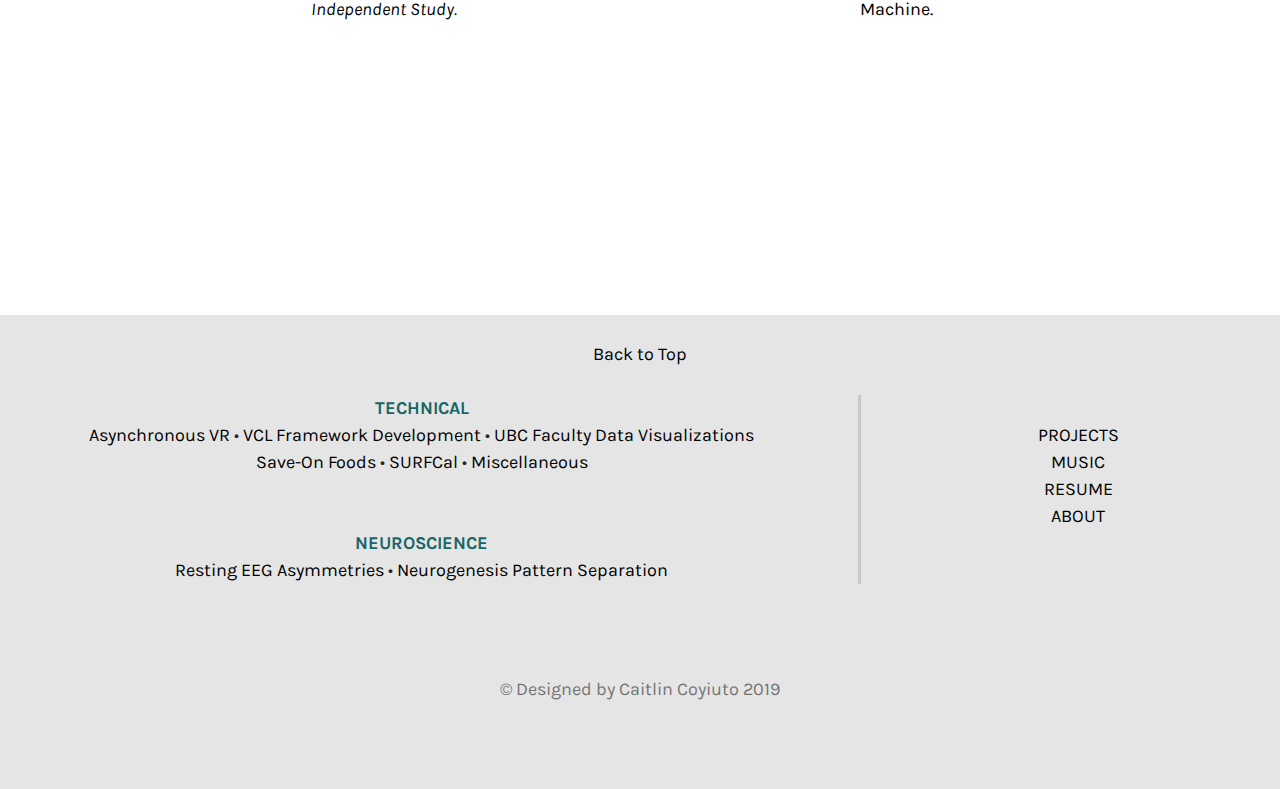
==== commit c58bffba: "Added page for faculty-viz." ====
--- a/index.html
+++ b/index.html
@@ -4,6 +4,15 @@
 <meta name="viewport" content="width=device-width, initial-scale=1">
 
 <head>
+	<!-- Global site tag (gtag.js) - Google Analytics -->
+	<script async src="https://www.googletagmanager.com/gtag/js?id=UA-133314857-1"></script>
+	<script>
+	  window.dataLayer = window.dataLayer || [];
+	  function gtag(){dataLayer.push(arguments);}
+	  gtag('js', new Date());
+
+	  gtag('config', 'UA-133314857-1');
+	</script>
 
 	<link rel="icon" href="imgs/CC.jpg">
 
@@ -117,6 +126,22 @@
 
 			<div class = "row">
 				<div class="col-xs-6 col-md-6">
+					<a href = "faculty-viz.html#anchor-top">
+						<div class = "project-block">
+							<!-- <div id = "surfcal-block" class = "project-image-container">
+								<img class = "project-image" src = "imgs/calendar.png"></img>
+							</div> -->
+							<div class = "faculty-viz-block"></div>
+							<br>
+							<h3>UBC Faculty Visualization</h3>
+							<div class = "project-container-text">
+								Visualizations done in D3.js using faculty data mined using a python web-crawler.
+							</div>
+						</div>
+					</a>
+				</div>
+
+				<div class="col-xs-6 col-md-6">
 					<a href = "saveon.html#anchor-top">
 						<div class = "project-block">
 							<!-- <div id = "save-on-block"  class = "project-image-container">
@@ -131,6 +156,9 @@
 						</div>
 					</a>
 				</div>
+			</div>
+
+			<div class = "row">
 
 				<div class="col-xs-6 col-md-6">
 					<a href = "surfcal.html#anchor-top">
@@ -147,22 +175,19 @@
 						</div>
 					</a>
 				</div>
-			</div>
-
-			<div class = "row">
-				<div style = "margin: auto; width: 50%">
+				<div class="col-xs-6 col-md-6">
 					<a href = "misc.html#anchor-top">
-							<div class = "project-block">
-								<!-- <div id = "misc-block" class = "project-image-container">
-									<img class = "project-image" src = "imgs/laptop.png"></img>
-								</div> -->
-								<div class = "misc-block"></div>
-								<br>
-								<h3>Miscellaneous</h3>
-								<div class = "project-container-text">
-									Various other personal and academic technical projects.
-								</div>
-							</div>
+						<div class = "project-block">
+							<!-- <div id = "misc-block" class = "project-image-container">
+								<img class = "project-image" src = "imgs/laptop.png"></img>
+							</div> -->
+							<div class = "misc-block"></div>
+							<br>
+							<h3>Miscellaneous</h3>
+							<div class = "project-container-text">
+								Various other personal and academic technical projects.
+							</div>
+						</div>
 					</a>
 				</div>
 			</div>
@@ -240,10 +265,14 @@
 							<div class = "footer-nav-link">VCL Framework Development</div>
 						</a> 
 						<span>&#8226;</span>
+						<a href="faculty-viz.html#anchor-top">
+							<div class = "footer-nav-link">UBC Faculty Data Visualizations</div>
+						</a>
+						<br>
 						<a href="saveon.html#anchor-top">
 							<div class = "footer-nav-link">Save-On Foods</div>
 						</a>
-						<br>
+						<span>&#8226;</span>
 						<a href="surfcal.html#anchor-top">
 							<div class = "footer-nav-link">SURFCal</div>
 						</a>
--- a/styles/styles.css
+++ b/styles/styles.css
@@ -249,6 +249,22 @@
     justify-content: center;
 }
 
+.project-image {
+  transition: transform .4s;
+}
+.project-image:hover {
+  transform: scale(1.08);
+}
+
+.faculty-viz-block {
+  width: 450px;
+  height: 300px;
+  border-radius: 10px;
+  background:linear-gradient(90deg,rgba(75, 177, 166, 0.2),rgba(75, 177, 166, 0.2)),url(../imgs/faculty-viz.png);
+  background-size:cover;
+  background-position: center;
+}
+
 .vr-block {
   width: 450px;
   height: 300px;
@@ -320,12 +336,6 @@
     position: relative;
 }
 
-.project-image {
-    top: 50%;
-    max-width: 100%; 
-    max-height: 100%;
-}
-
 .project-header {
     padding-left: 10%;
     padding-right: 10%;
@@ -373,6 +383,10 @@
     transition: 0.3s;
 }
 
+
+#faculty-viz-block {
+    background-color: #b6c399;
+}
 
 #eeg-block {
     background-color: #fda481;
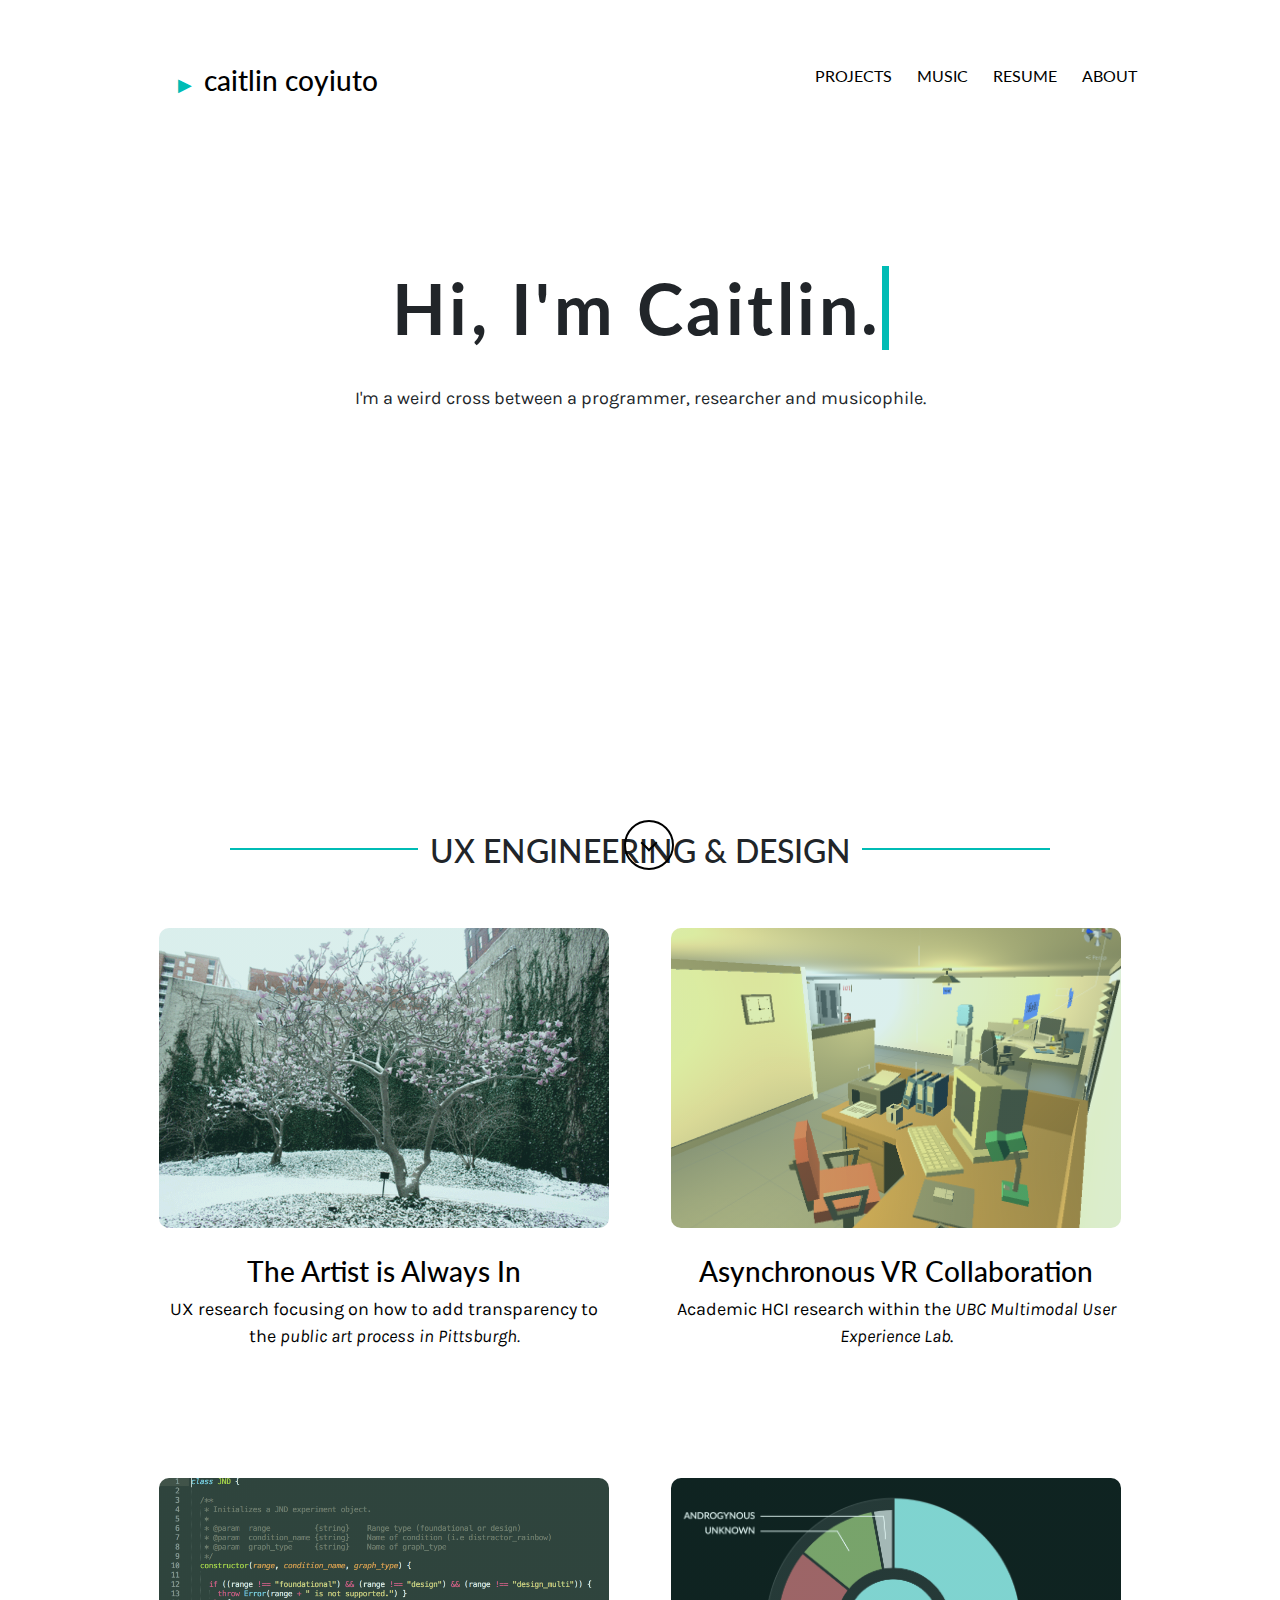
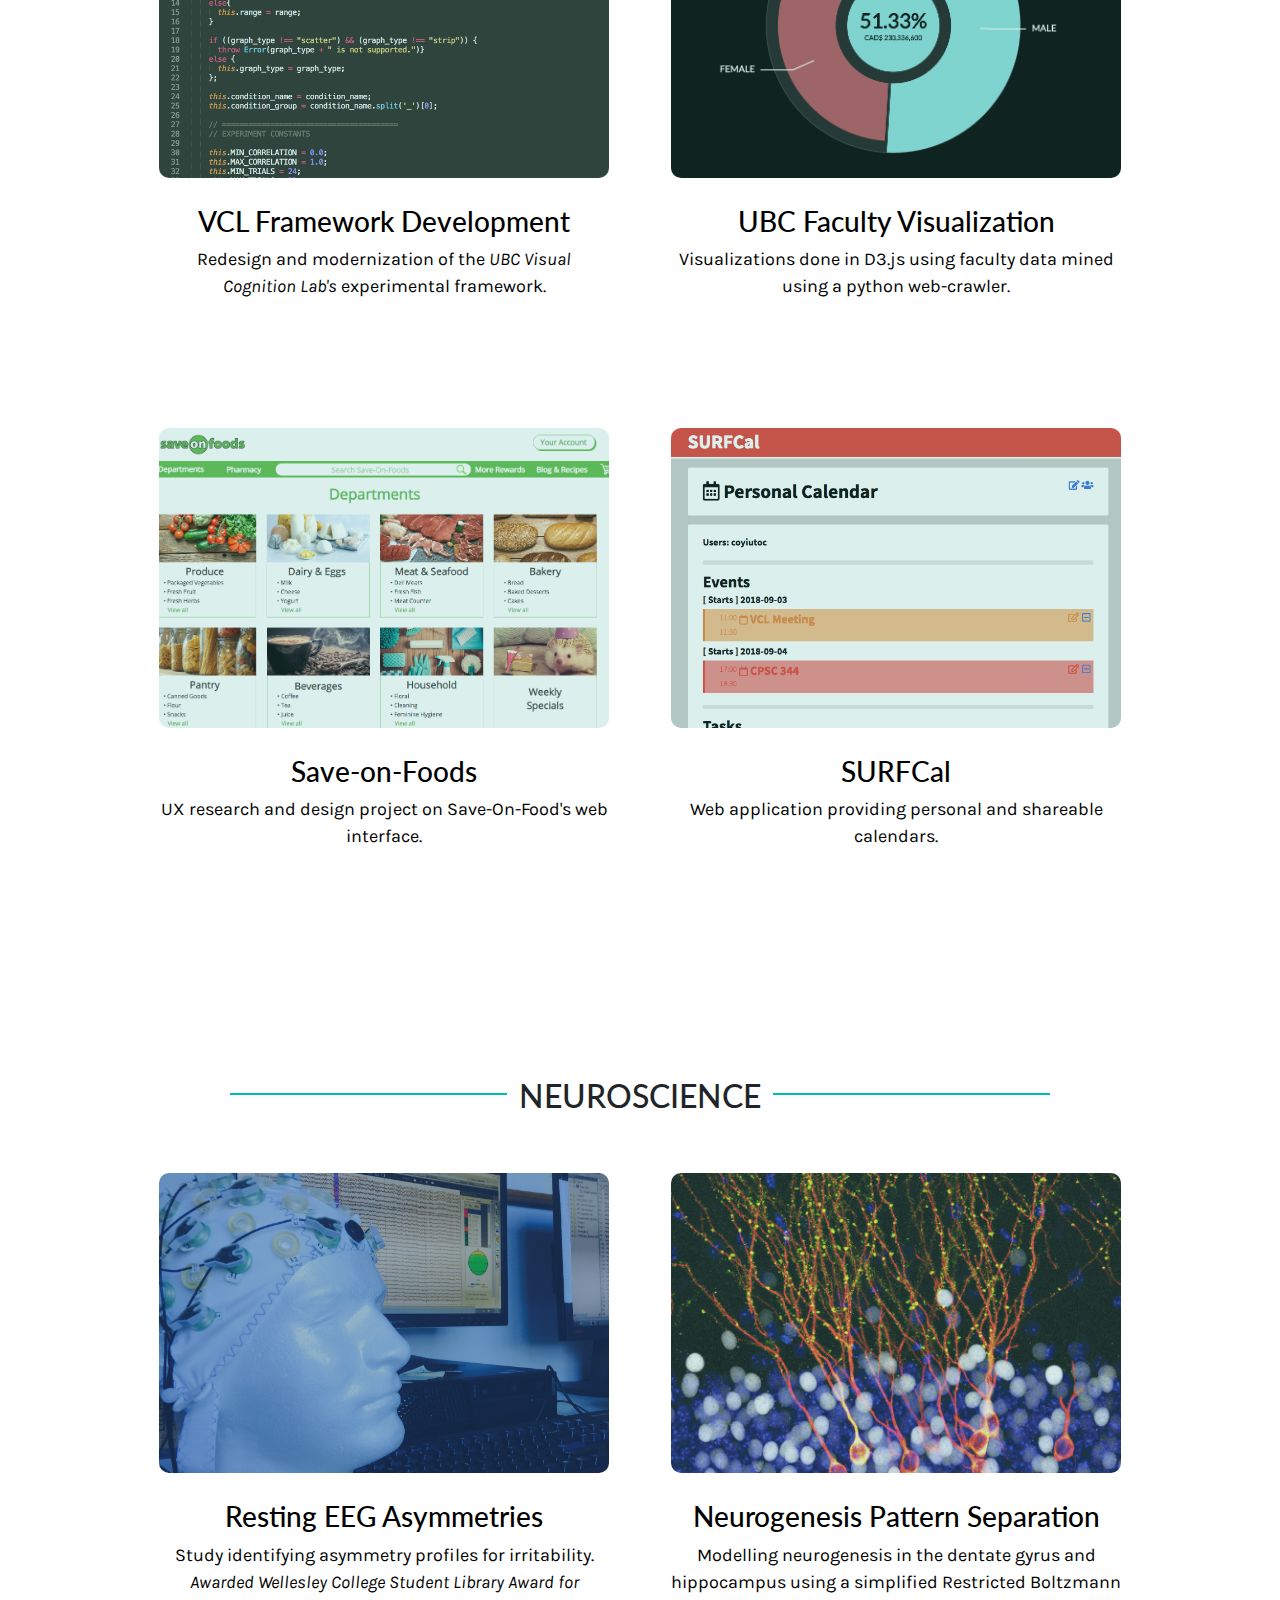
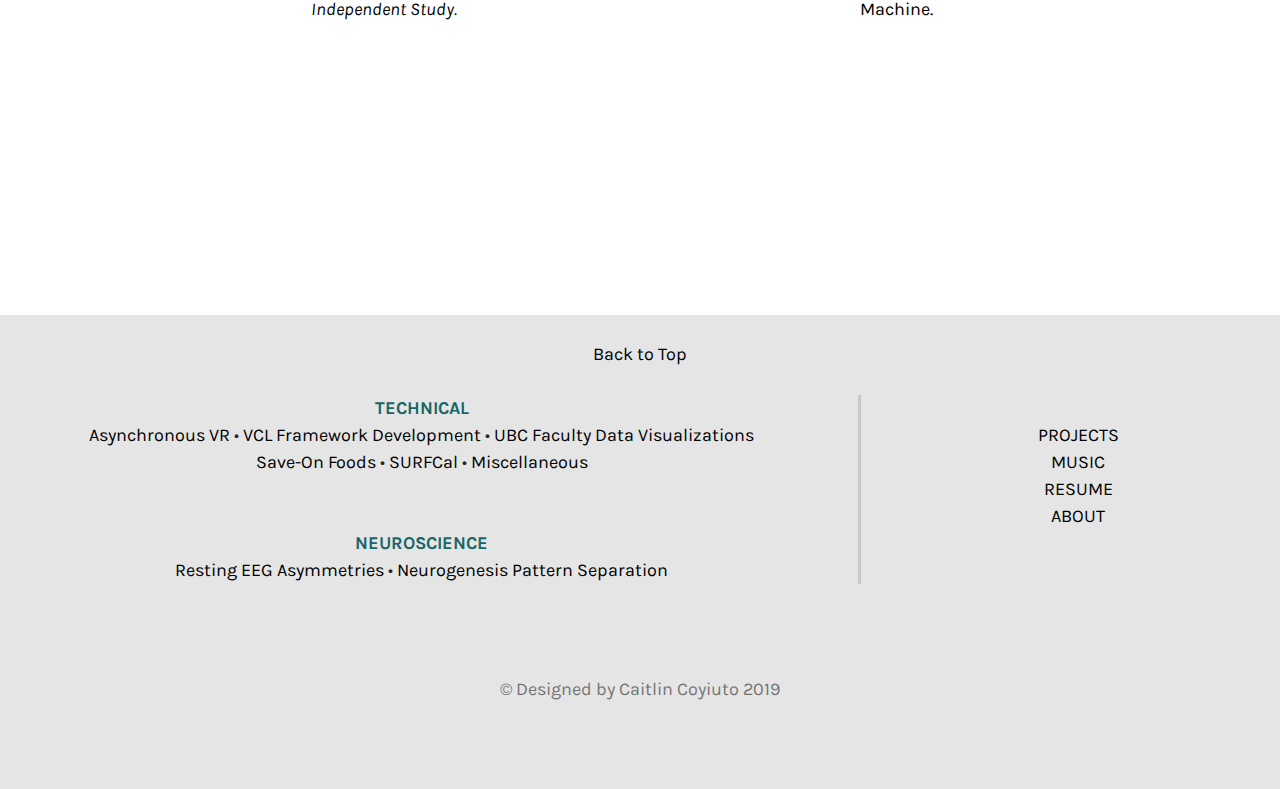
==== commit 21f9b620: "Adding UCRE project." ====
--- a/index.html
+++ b/index.html
@@ -84,103 +84,107 @@
 			<div id = "projects-top" class = "row">
 				<div class="col-xs-12 col-md-12">
 					<div class = "project-header">
-						<h2 class = "no-span"> TECHNICAL </h2>
+						<h2 class = "no-span"> UX ENGINEERING & DESIGN </h2>
 					</div>
 				</div>
 			</div>
 
 			<div class = "row">
 				<div class="col-xs-6 col-md-6">
-					<a href = "asyncvr.html#anchor-top">
+          <a href = "art.html#anchor-top">
+              <div class = "project-block">
+                <div class = "art-block"></div>
+                <br>
+                <h3>The Artist is Always In</h3>
+                  <div class = "project-container-text">
+                    UX research focusing on how to add transparency to the <i>public art process in Pittsburgh.</i>
+                  </div>
+              </div>
+            </a>
+				</div>
+
+				<div class="col-xs-6 col-md-6">
+            <a href = "asyncvr.html#anchor-top">
+                <div class = "project-block">
+                  <div class = "vr-block"></div>
+                  <br>
+                  <h3>Asynchronous VR Collaboration</h3>
+                  <div class = "project-container-text">
+                    Academic HCI research within the <i>UBC Multimodal User Experience Lab</i>.
+                  </div>
+                </div>
+              </a>
+				</div>
+			</div>
+
+			<div class = "row">
+				<div class="col-xs-6 col-md-6">
+          <a href = "vcl.html#anchor-top">
+              <div class = "project-block">
+                <!-- <div id = "vcl-block" class = "project-image-container">
+                  <img class = "project-image" src = "imgs/vcl_eye.png"></img>
+                </div> -->
+                <div class = "vcl-block"></div>
+                <br>
+                <h3>VCL Framework Development</h3>
+                <div class = "project-container-text">
+                  Redesign and modernization of the <i>UBC Visual Cognition Lab's</i> experimental
+                  framework.
+                </div>
+              </div>
+            </a>
+				</div>
+
+				<div class="col-xs-6 col-md-6">
+          <a href = "faculty-viz.html#anchor-top">
+              <div class = "project-block">
+                <!-- <div id = "surfcal-block" class = "project-image-container">
+                  <img class = "project-image" src = "imgs/calendar.png"></img>
+                </div> -->
+                <div class = "faculty-viz-block"></div>
+                <br>
+                <h3>UBC Faculty Visualization</h3>
+                <div class = "project-container-text">
+                  Visualizations done in D3.js using faculty data mined using a python web-crawler.
+                </div>
+              </div>
+            </a>
+				</div>
+			</div>
+
+			<div class = "row">
+
+				<div class="col-xs-6 col-md-6">
+          <a href = "saveon.html#anchor-top">
+              <div class = "project-block">
+                <!-- <div id = "save-on-block"  class = "project-image-container">
+                  <img class = "project-image" src = "imgs/grocery.png"></img>
+                </div> -->
+                <div class = "save-on-block"></div>
+                <br>
+                <h3>Save-on-Foods</h3>
+                <div class = "project-container-text">
+                  UX research and design project on Save-On-Food's web interface.
+                </div>
+              </div>
+            </a>
+				</div>
+				<div class="col-xs-6 col-md-6">
+          <a href = "surfcal.html#anchor-top">
+              <div class = "project-block">
+                <!-- <div id = "surfcal-block" class = "project-image-container">
+                  <img class = "project-image" src = "imgs/calendar.png"></img>
+                </div> -->
+                <div class = "surfcal-block"></div>
+                <br>
+                <h3>SURFCal</h3>
+                <div class = "project-container-text">
+                  Web application providing personal and shareable calendars.
+                </div>
+              </div>
+            </a>
+					<!-- <a href = "misc.html#anchor-top">
 						<div class = "project-block">
-							<!-- <div id = "save-on-block"  class = "project-image-container">
-								<img class = "project-image" src = "imgs/grocery.png"></img>
-							</div> -->
-							<div class = "vr-block"></div>
-							<br>
-							<h3>Asynchronous VR Collaboration</h3>
-							<div class = "project-container-text">
-								Academic HCI research within the <i>UBC Multimodal User Experience Lab</i>.
-							</div>
-						</div>
-					</a>
-				</div>
-
-				<div class="col-xs-6 col-md-6">
-					<a href = "vcl.html#anchor-top">
-						<div class = "project-block">
-							<!-- <div id = "vcl-block" class = "project-image-container">
-								<img class = "project-image" src = "imgs/vcl_eye.png"></img>
-							</div> -->
-							<div class = "vcl-block"></div>
-							<br>
-							<h3>VCL Framework Development</h3>
-							<div class = "project-container-text">
-								Redesign and modernization of the <i>UBC Visual Cognition Lab's</i> experimental
-								framework.
-							</div>
-						</div>
-					</a>
-				</div>
-			</div>
-
-			<div class = "row">
-				<div class="col-xs-6 col-md-6">
-					<a href = "faculty-viz.html#anchor-top">
-						<div class = "project-block">
-							<!-- <div id = "surfcal-block" class = "project-image-container">
-								<img class = "project-image" src = "imgs/calendar.png"></img>
-							</div> -->
-							<div class = "faculty-viz-block"></div>
-							<br>
-							<h3>UBC Faculty Visualization</h3>
-							<div class = "project-container-text">
-								Visualizations done in D3.js using faculty data mined using a python web-crawler.
-							</div>
-						</div>
-					</a>
-				</div>
-
-				<div class="col-xs-6 col-md-6">
-					<a href = "saveon.html#anchor-top">
-						<div class = "project-block">
-							<!-- <div id = "save-on-block"  class = "project-image-container">
-								<img class = "project-image" src = "imgs/grocery.png"></img>
-							</div> -->
-							<div class = "save-on-block"></div>
-							<br>
-							<h3>Save-on-Foods</h3>
-							<div class = "project-container-text">
-								UX research and design project on Save-On-Food's web interface.
-							</div>
-						</div>
-					</a>
-				</div>
-			</div>
-
-			<div class = "row">
-
-				<div class="col-xs-6 col-md-6">
-					<a href = "surfcal.html#anchor-top">
-						<div class = "project-block">
-							<!-- <div id = "surfcal-block" class = "project-image-container">
-								<img class = "project-image" src = "imgs/calendar.png"></img>
-							</div> -->
-							<div class = "surfcal-block"></div>
-							<br>
-							<h3>SURFCal</h3>
-							<div class = "project-container-text">
-								Web application providing personal and shareable calendars.
-							</div>
-						</div>
-					</a>
-				</div>
-				<div class="col-xs-6 col-md-6">
-					<a href = "misc.html#anchor-top">
-						<div class = "project-block">
-							<!-- <div id = "misc-block" class = "project-image-container">
-								<img class = "project-image" src = "imgs/laptop.png"></img>
-							</div> -->
 							<div class = "misc-block"></div>
 							<br>
 							<h3>Miscellaneous</h3>
@@ -188,7 +192,7 @@
 								Various other personal and academic technical projects.
 							</div>
 						</div>
-					</a>
+					</a> -->
 				</div>
 			</div>
 
--- a/styles/styles.css
+++ b/styles/styles.css
@@ -161,6 +161,39 @@
   content: '<';
   font-size: 55px;
   color: black;
+}
+/********* Insight Table *********/
+
+.insight-table {
+  display: flex;
+  justify-content: center;
+  align-items: center;
+  flex-direction: row;
+}
+
+.insight-table div{
+  padding: 10px;
+  margin: 2px;
+  width: 20vw;
+  background-color: #d6e6ff;
+  border-radius: 10px;
+  height: 450px;
+  font-size: 1rem;
+}
+
+.insight-table div b {
+  color: #5b7cb2
+}
+
+.insight-table h5 {
+  font-size: 1.3rem;
+}
+
+.prototype-images {
+  display: flex;
+  justify-content: center;
+  align-items: center;
+  flex-direction: row;
 }
 
 /********* Containers *********/
@@ -254,6 +287,15 @@
 }
 .project-image:hover {
   transform: scale(1.08);
+}
+
+.art-block {
+  width: 450px;
+  height: 300px;
+  border-radius: 10px;
+  background:linear-gradient(90deg,rgba(75, 177, 166, 0.2),rgba(75, 177, 166, 0.2)),url(../imgs/magnolias_header.jpg);
+  background-size:cover;
+  background-position: center;
 }
 
 .faculty-viz-block {
